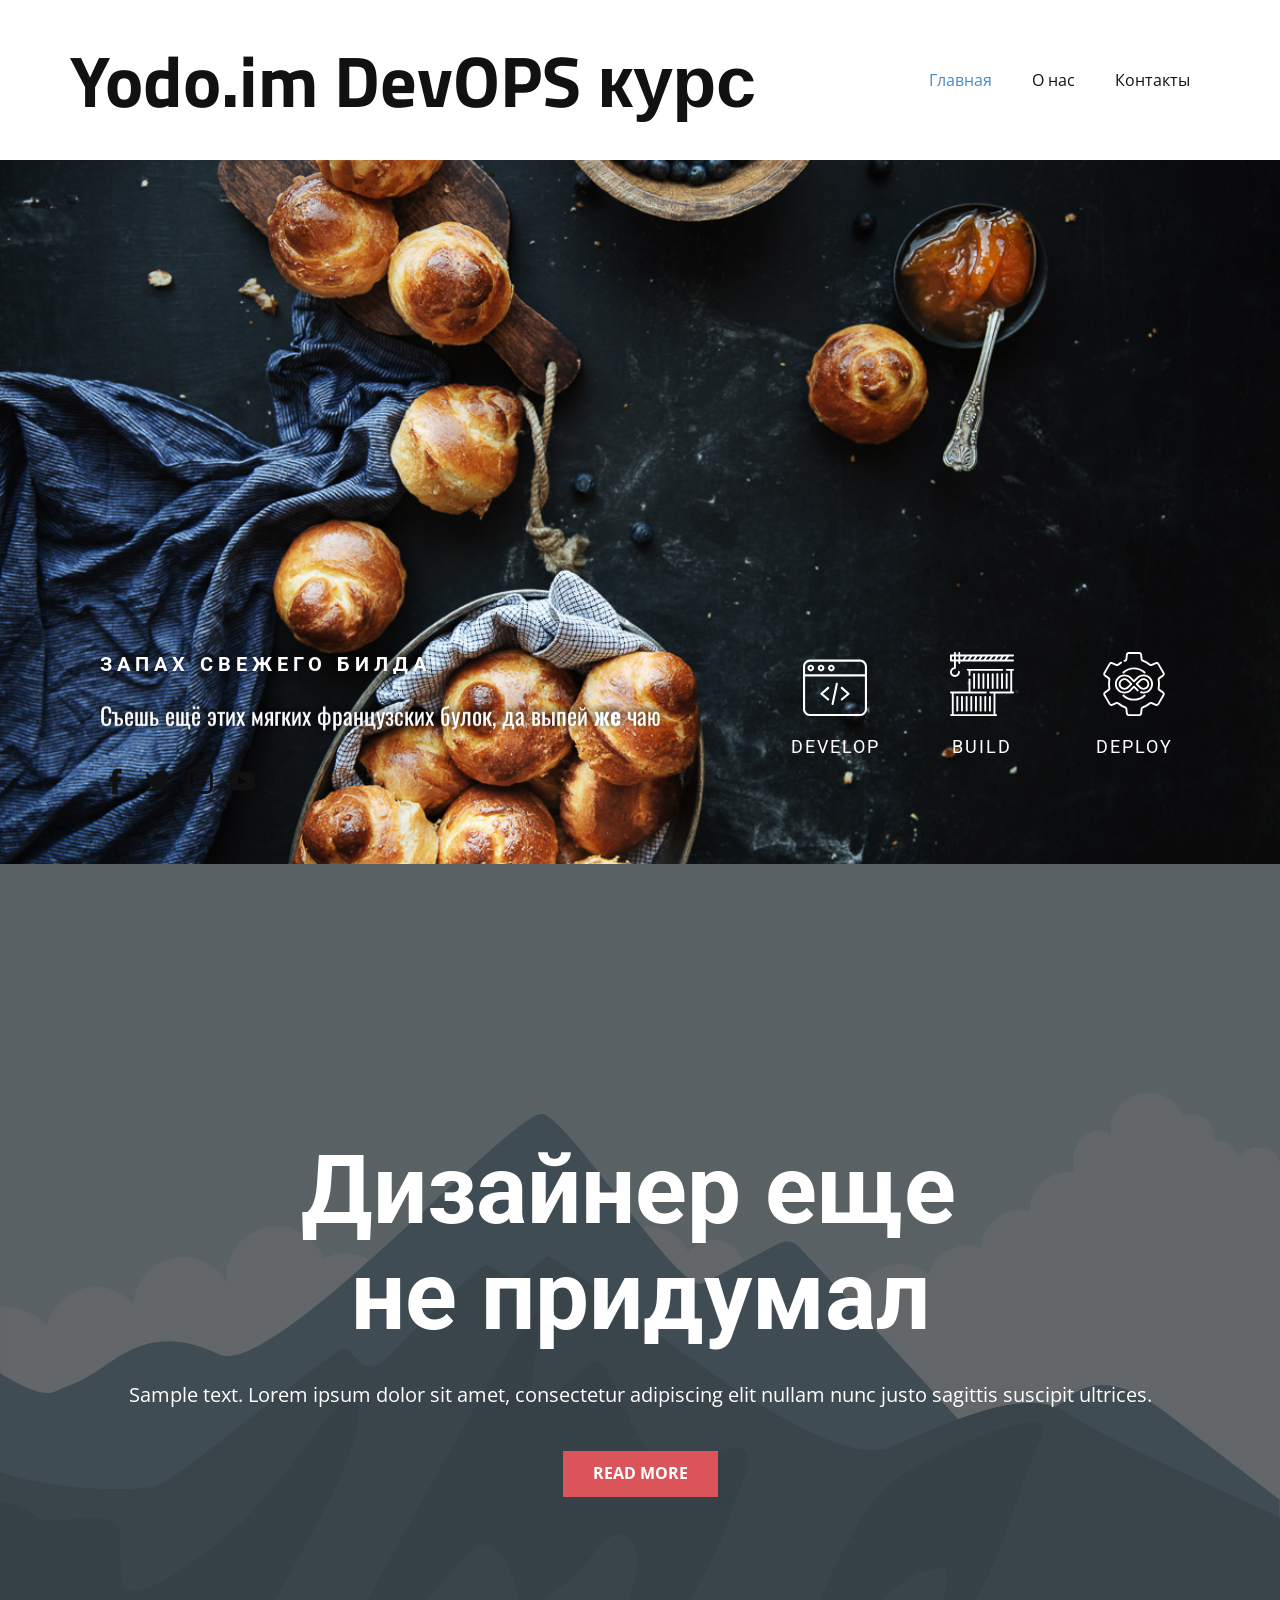
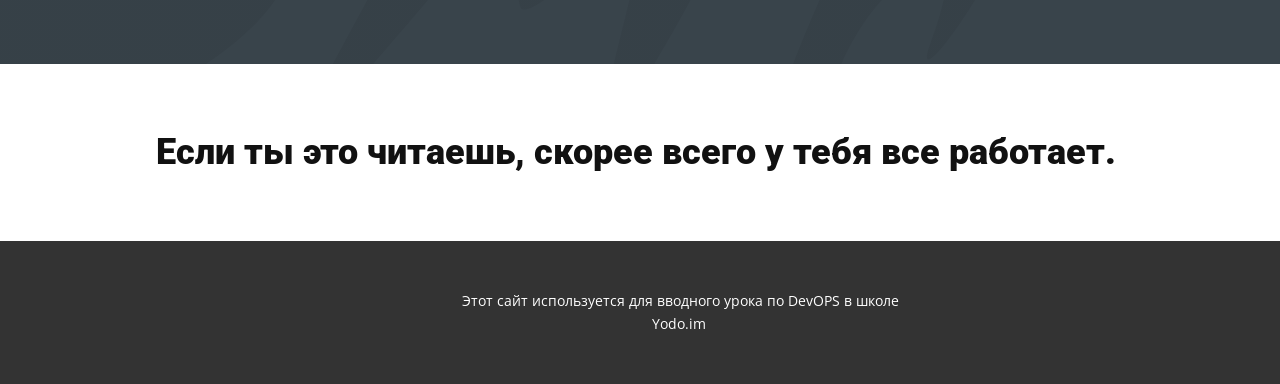
==== landing/Главная.html @ 63f8ba4d "1 Первая версия сайта" ====
<!DOCTYPE html>
<html style="font-size: 16px;">
  <head>
    <meta name="viewport" content="width=device-width, initial-scale=1.0">
    <meta charset="utf-8">
    <meta name="keywords" content="INTUITIVE">
    <meta name="description" content="">
    <meta name="page_type" content="np-template-header-footer-from-plugin">
    <title>Главная</title>
    <link rel="stylesheet" href="nicepage.css" media="screen">
<link rel="stylesheet" href="Главная.css" media="screen">
    <script class="u-script" type="text/javascript" src="jquery.js" defer=""></script>
    <script class="u-script" type="text/javascript" src="nicepage.js" defer=""></script>
    <meta name="generator" content="Nicepage 3.13.2, nicepage.com">
    <link id="u-theme-google-font" rel="stylesheet" href="https://fonts.googleapis.com/css?family=Roboto:100,100i,300,300i,400,400i,500,500i,700,700i,900,900i|Open+Sans:300,300i,400,400i,600,600i,700,700i,800,800i">
    <link id="u-page-google-font" rel="stylesheet" href="https://fonts.googleapis.com/css?family=Oswald:200,300,400,500,600,700|Titillium+Web:200,200i,300,300i,400,400i,600,600i,700,700i,900">
    
    
    
    
    <script type="application/ld+json">{
		"@context": "http://schema.org",
		"@type": "Organization",
		"name": "",
		"url": "index.html"
}</script>
    <meta property="og:title" content="Главная">
    <meta property="og:type" content="website">
    <meta name="theme-color" content="#478ac9">
    <link rel="canonical" href="index.html">
    <meta property="og:url" content="index.html">
  </head>
  <body class="u-body"><header class="u-clearfix u-header u-header" id="sec-47ef"><div class="u-clearfix u-sheet u-sheet-1">
        <nav class="u-menu u-menu-dropdown u-offcanvas u-menu-1">
          <div class="menu-collapse" style="font-size: 1rem; letter-spacing: 0px;">
            <a class="u-button-style u-custom-left-right-menu-spacing u-custom-padding-bottom u-custom-top-bottom-menu-spacing u-nav-link u-text-active-palette-1-base u-text-hover-palette-2-base" href="#">
              <svg><use xmlns:xlink="http://www.w3.org/1999/xlink" xlink:href="#menu-hamburger"></use></svg>
              <svg version="1.1" xmlns="http://www.w3.org/2000/svg" xmlns:xlink="http://www.w3.org/1999/xlink"><defs><symbol id="menu-hamburger" viewBox="0 0 16 16" style="width: 16px; height: 16px;"><rect y="1" width="16" height="2"></rect><rect y="7" width="16" height="2"></rect><rect y="13" width="16" height="2"></rect>
</symbol>
</defs></svg>
            </a>
          </div>
          <div class="u-custom-menu u-nav-container">
            <ul class="u-nav u-unstyled u-nav-1"><li class="u-nav-item"><a class="u-button-style u-nav-link u-text-active-palette-1-base u-text-hover-palette-2-base" href="Главная.html" style="padding: 10px 20px;">Главная</a>
</li><li class="u-nav-item"><a class="u-button-style u-nav-link u-text-active-palette-1-base u-text-hover-palette-2-base" href="https://yodo.im/" style="padding: 10px 20px;">О нас</a>
</li><li class="u-nav-item"><a class="u-button-style u-nav-link u-text-active-palette-1-base u-text-hover-palette-2-base" href="Контакты.html" style="padding: 10px 20px;">Контакты</a>
</li></ul>
          </div>
          <div class="u-custom-menu u-nav-container-collapse">
            <div class="u-black u-container-style u-inner-container-layout u-opacity u-opacity-95 u-sidenav">
              <div class="u-sidenav-overflow">
                <div class="u-menu-close"></div>
                <ul class="u-align-center u-nav u-popupmenu-items u-unstyled u-nav-2"><li class="u-nav-item"><a class="u-button-style u-nav-link" href="Главная.html" style="padding: 10px 20px;">Главная</a>
</li><li class="u-nav-item"><a class="u-button-style u-nav-link" href="https://yodo.im/" style="padding: 10px 20px;">О нас</a>
</li><li class="u-nav-item"><a class="u-button-style u-nav-link" href="Контакты.html" style="padding: 10px 20px;">Контакты</a>
</li></ul>
              </div>
            </div>
            <div class="u-black u-menu-overlay u-opacity u-opacity-70"></div>
          </div>
        </nav>
        <p class="u-custom-font u-font-titillium-web u-text u-text-1">Yodo.im DevOPS курс</p>
      </div></header>
    <section class="u-clearfix u-image u-section-1" id="carousel_d0ac" data-image-width="1200" data-image-height="800">
      <div class="u-clearfix u-sheet u-sheet-1">
        <div class="u-clearfix u-expanded-width u-gutter-0 u-layout-wrap u-layout-wrap-1">
          <div class="u-gutter-0 u-layout">
            <div class="u-layout-row">
              <div class="u-container-style u-layout-cell u-left-cell u-size-30-md u-size-36 u-layout-cell-1">
                <div class="u-container-layout u-container-layout-1">
                  <h5 class="u-text u-text-body-alt-color u-text-1">Запах свежего билда</h5>
                  <p class="u-custom-font u-font-oswald u-text u-text-body-alt-color u-text-2" data-animation-name="slideIn" data-animation-duration="1000" data-animation-delay="0" data-animation-direction="Down">Съешь ещё этих мягких французских булок, д​а выпей&nbsp;<b>же</b>&nbsp;чаю
                  </p>
                  <div class="u-social-icons u-spacing-10 u-social-icons-1">
                    <a class="u-social-url" target="_blank" href=""><span class="u-icon u-icon-circle u-social-facebook u-social-icon u-icon-1"><svg class="u-svg-link" preserveAspectRatio="xMidYMin slice" viewBox="0 0 112 112" style=""><use xmlns:xlink="http://www.w3.org/1999/xlink" xlink:href="#svg-79ff"></use></svg><svg x="0px" y="0px" viewBox="0 0 112 112" id="svg-79ff" class="u-svg-content"><path d="M75.5,28.8H65.4c-1.5,0-4,0.9-4,4.3v9.4h13.9l-1.5,15.8H61.4v45.1H42.8V58.3h-8.8V42.4h8.8V32.2 c0-7.4,3.4-18.8,18.8-18.8h13.8v15.4H75.5z"></path></svg></span>
                    </a>
                    <a class="u-social-url" target="_blank" href=""><span class="u-icon u-icon-circle u-social-icon u-social-twitter u-icon-2"><svg class="u-svg-link" preserveAspectRatio="xMidYMin slice" viewBox="0 0 112 112" style=""><use xmlns:xlink="http://www.w3.org/1999/xlink" xlink:href="#svg-5d67"></use></svg><svg x="0px" y="0px" viewBox="0 0 112 112" id="svg-5d67" class="u-svg-content"><path d="M92.2,38.2c0,0.8,0,1.6,0,2.3c0,24.3-18.6,52.4-52.6,52.4c-10.6,0.1-20.2-2.9-28.5-8.2 c1.4,0.2,2.9,0.2,4.4,0.2c8.7,0,16.7-2.9,23-7.9c-8.1-0.2-14.9-5.5-17.3-12.8c1.1,0.2,2.4,0.2,3.4,0.2c1.6,0,3.3-0.2,4.8-0.7 c-8.4-1.6-14.9-9.2-14.9-18c0-0.2,0-0.2,0-0.2c2.5,1.4,5.4,2.2,8.4,2.3c-5-3.3-8.3-8.9-8.3-15.4c0-3.4,1-6.5,2.5-9.2 c9.1,11.1,22.7,18.5,38,19.2c-0.2-1.4-0.4-2.8-0.4-4.3c0.1-10,8.3-18.2,18.5-18.2c5.4,0,10.1,2.2,13.5,5.7c4.3-0.8,8.1-2.3,11.7-4.5 c-1.4,4.3-4.3,7.9-8.1,10.1c3.7-0.4,7.3-1.4,10.6-2.9C98.9,32.3,95.7,35.5,92.2,38.2z"></path></svg></span>
                    </a>
                    <a class="u-social-url" target="_blank" href=""><span class="u-icon u-icon-circle u-social-icon u-social-instagram u-icon-3"><svg class="u-svg-link" preserveAspectRatio="xMidYMin slice" viewBox="0 0 112 112" style=""><use xmlns:xlink="http://www.w3.org/1999/xlink" xlink:href="#svg-5e6b"></use></svg><svg x="0px" y="0px" viewBox="0 0 112 112" id="svg-5e6b" class="u-svg-content"><path d="M55.9,32.9c-12.8,0-23.2,10.4-23.2,23.2s10.4,23.2,23.2,23.2s23.2-10.4,23.2-23.2S68.7,32.9,55.9,32.9z M55.9,69.4c-7.4,0-13.3-6-13.3-13.3c-0.1-7.4,6-13.3,13.3-13.3s13.3,6,13.3,13.3C69.3,63.5,63.3,69.4,55.9,69.4z"></path><path d="M79.7,26.8c-3,0-5.4,2.5-5.4,5.4s2.5,5.4,5.4,5.4c3,0,5.4-2.5,5.4-5.4S82.7,26.8,79.7,26.8z"></path><path d="M78.2,11H33.5C21,11,10.8,21.3,10.8,33.7v44.7c0,12.6,10.2,22.8,22.7,22.8h44.7c12.6,0,22.7-10.2,22.7-22.7 V33.7C100.8,21.1,90.6,11,78.2,11z M91,78.4c0,7.1-5.8,12.8-12.8,12.8H33.5c-7.1,0-12.8-5.8-12.8-12.8V33.7 c0-7.1,5.8-12.8,12.8-12.8h44.7c7.1,0,12.8,5.8,12.8,12.8V78.4z"></path></svg></span>
                    </a>
                    <a class="u-social-url" target="_blank" href="#"><span class="u-icon u-icon-circle u-social-icon u-social-youtube u-icon-4"><svg class="u-svg-link" preserveAspectRatio="xMidYMin slice" viewBox="0 0 112 112" style=""><use xmlns:xlink="http://www.w3.org/1999/xlink" xlink:href="#svg-7e19"></use></svg><svg x="0px" y="0px" viewBox="0 0 112 112" id="svg-7e19" class="u-svg-content"><path d="M82.3,24H29.7C19.3,24,11,32.5,11,43v26.7c0,10.5,8.3,19,18.7,19h52.5c10.3,0,18.7-8.5,18.7-19V43 C101,32.5,92.7,24,82.3,24L82.3,24z M69.7,57.6L45.1,69.5c-0.7,0.2-1.4-0.2-1.4-0.8V44.1c0-0.7,0.8-1.3,1.4-0.8l24.6,12.6 C70.4,56.2,70.4,57.3,69.7,57.6L69.7,57.6z"></path></svg></span>
                    </a>
                    <a class="u-social-url" target="_blank" href="#"><span class="u-icon u-icon-circle u-social-icon u-social-pinterest u-icon-5"><svg class="u-svg-link" preserveAspectRatio="xMidYMin slice" viewBox="0 0 112 112" style=""><use xmlns:xlink="http://www.w3.org/1999/xlink" xlink:href="#svg-6ec1"></use></svg><svg x="0px" y="0px" viewBox="0 0 112 112" id="svg-6ec1" class="u-svg-content"><path d="M61.9,79.8c-5.5-0.3-7.8-3.1-12-5.8c-2.3,12.4-5.4,24.3-13.8,30.5c-2.6-18.7,3.8-32.8,6.9-47.7 c-5.1-8.7,0.7-26.2,11.5-21.9c13.5,5.4-11.6,32.3,5.1,35.7c17.6,3.5,24.7-30.5,13.8-41.4c-15.7-16.1-45.7-0.5-42,22.3 c0.9,5.6,6.7,7.2,2.3,15c-10.1-2.2-13-10.2-12.7-20.7c0.6-17.3,15.5-29.3,30.5-31.1c19-2.2,36.8,6.9,39.2,24.7 C93.4,59.5,82.3,81.3,61.9,79.8z"></path></svg></span>
                    </a>
                  </div>
                </div>
              </div>
              <div class="u-align-center-lg u-align-center-md u-align-center-xl u-align-left-sm u-align-left-xs u-container-style u-layout-cell u-size-30-md u-size-8 u-layout-cell-2">
                <div class="u-container-layout u-valign-top u-container-layout-2"><span class="u-icon u-icon-circle u-icon-6"><svg class="u-svg-link" preserveAspectRatio="xMidYMin slice" viewBox="0 -25 424 424" style=""><use xmlns:xlink="http://www.w3.org/1999/xlink" xlink:href="#svg-8906"></use></svg><svg class="u-svg-content" viewBox="0 -25 424 424" id="svg-8906"><path d="m167.289062 272.132812c-1.601562 0-3.214843-.550781-4.53125-1.671874l-45.296874-38.570313c-1.5625-1.332031-2.460938-3.277344-2.460938-5.332031 0-2.050782.902344-3.996094 2.460938-5.328125l45.296874-38.570313c2.941407-2.507812 7.359376-2.152344 9.867188.789063 2.503906 2.945312 2.152344 7.363281-.792969 9.867187l-39.035156 33.242188 39.035156 33.242187c2.945313 2.507813 3.296875 6.925781.792969 9.867188-1.386719 1.628906-3.355469 2.464843-5.335938 2.464843zm0 0"></path><path d="m256.710938 272.132812c-1.980469 0-3.949219-.835937-5.332032-2.464843-2.507812-2.941407-2.152344-7.359375.789063-9.867188l39.035156-33.242187-39.035156-33.242188c-2.941407-2.503906-3.296875-6.921875-.789063-9.867187 2.503906-2.941407 6.925782-3.296875 9.863282-.789063l45.296874 38.570313c1.5625 1.332031 2.460938 3.277343 2.460938 5.328125 0 2.054687-.898438 4-2.460938 5.332031l-45.296874 38.570313c-1.316407 1.121093-2.929688 1.671874-4.53125 1.671874zm0 0"></path><path d="m195.964844 301.0625c-.480469 0-.964844-.050781-1.453125-.152344-3.78125-.796875-6.203125-4.511718-5.40625-8.292968l28.230469-134.035157c.796874-3.78125 4.507812-6.203125 8.292968-5.40625 3.78125.796875 6.203125 4.507813 5.40625 8.292969l-28.230468 134.035156c-.695313 3.296875-3.601563 5.558594-6.839844 5.558594zm0 0"></path><path d="m377 374.085938h-330c-25.914062 0-47-21.082032-47-47v-280.085938c0-25.914062 21.085938-47 47-47h330c25.914062 0 47 21.085938 47 47v280.085938c0 25.917968-21.085938 47-47 47zm-330-360.085938c-18.195312 0-33 14.804688-33 33v280.085938c0 18.195312 14.804688 33 33 33h330c18.195312 0 33-14.804688 33-33v-280.085938c0-18.195312-14.804688-33-33-33zm0 0"></path><path d="m417 112.089844h-410c-3.867188 0-7-3.132813-7-7 0-3.863282 3.132812-7 7-7h410c3.867188 0 7 3.136718 7 7 0 3.867187-3.132812 7-7 7zm0 0"></path><path d="m119.601562 78.59375c-12.210937 0-22.152343-9.941406-22.152343-22.152344 0-12.214844 9.941406-22.152344 22.152343-22.152344 12.214844 0 22.152344 9.9375 22.152344 22.152344 0 12.210938-9.9375 22.152344-22.152344 22.152344zm0-30.304688c-4.492187 0-8.152343 3.65625-8.152343 8.152344s3.660156 8.152344 8.152343 8.152344c4.496094 0 8.152344-3.65625 8.152344-8.152344s-3.65625-8.152344-8.152344-8.152344zm0 0"></path><path d="m51.539062 78.378906c-12.214843 0-22.152343-9.9375-22.152343-22.152344 0-12.214843 9.9375-22.152343 22.152343-22.152343 12.214844 0 22.152344 9.9375 22.152344 22.152343 0 12.214844-9.9375 22.152344-22.152344 22.152344zm0-30.304687c-4.492187 0-8.152343 3.660156-8.152343 8.152343 0 4.496094 3.660156 8.152344 8.152343 8.152344 4.496094 0 8.152344-3.65625 8.152344-8.152344 0-4.492187-3.65625-8.152343-8.152344-8.152343zm0 0"></path><path d="m187.664062 78.804688c-12.210937 0-22.148437-9.9375-22.148437-22.152344 0-12.210938 9.9375-22.148438 22.148437-22.148438 12.214844 0 22.152344 9.9375 22.152344 22.148438 0 12.214844-9.9375 22.152344-22.152344 22.152344zm0-30.304688c-4.492187 0-8.148437 3.65625-8.148437 8.152344s3.65625 8.152344 8.148437 8.152344c4.496094 0 8.152344-3.65625 8.152344-8.152344s-3.65625-8.152344-8.152344-8.152344zm0 0"></path></svg></span>
                  <h5 class="u-text u-text-body-alt-color u-text-3">Develop</h5>
                </div>
              </div>
              <div class="u-align-center-lg u-align-center-md u-align-center-xl u-align-left-sm u-align-left-xs u-container-style u-layout-cell u-size-30-md u-size-8 u-layout-cell-3">
                <div class="u-container-layout u-valign-top u-container-layout-3"><span class="u-icon u-icon-circle u-icon-7"><svg class="u-svg-link" preserveAspectRatio="xMidYMin slice" viewBox="0 0 512 512" style=""><use xmlns:xlink="http://www.w3.org/1999/xlink" xlink:href="#svg-92cf"></use></svg><svg class="u-svg-content" viewBox="0 0 512 512" id="svg-92cf"><g><path d="m504.5 150c4.143 0 7.5-3.358 7.5-7.5s-3.357-7.5-7.5-7.5h-51.293c-4.143 0-7.5 3.358-7.5 7.5s3.357 7.5 7.5 7.5h29.251v166h-160.526c-4.143 0-7.5 3.358-7.5 7.5s3.357 7.5 7.5 7.5h26.462v166h-318.852v-166h258.031c4.143 0 7.5-3.358 7.5-7.5s-3.357-7.5-7.5-7.5h-123.967v-97.447c0-4.142-3.357-7.5-7.5-7.5s-7.5 3.358-7.5 7.5v97.447h-141.106c-4.143 0-7.5 3.358-7.5 7.5s3.357 7.5 7.5 7.5h7.042v166h-7.042c-4.143 0-7.5 3.358-7.5 7.5s3.357 7.5 7.5 7.5h362.936c4.143 0 7.5-3.358 7.5-7.5s-3.357-7.5-7.5-7.5h-7.042v-166h141.106c4.143 0 7.5-3.358 7.5-7.5s-3.357-7.5-7.5-7.5h-7.042v-166z"></path><path d="m418.257 135h-276.693c-4.143 0-7.5 3.358-7.5 7.5s3.357 7.5 7.5 7.5h7.042v33.55c0 4.142 3.357 7.5 7.5 7.5s7.5-3.358 7.5-7.5v-33.55h254.65c4.143 0 7.5-3.358 7.5-7.5s-3.357-7.5-7.499-7.5z"></path><path d="m51.121 359v110c0 4.142 3.357 7.5 7.5 7.5s7.5-3.358 7.5-7.5v-110c0-4.142-3.357-7.5-7.5-7.5s-7.5 3.358-7.5 7.5z"></path><path d="m88.363 359v110c0 4.142 3.357 7.5 7.5 7.5s7.5-3.358 7.5-7.5v-110c0-4.142-3.357-7.5-7.5-7.5s-7.5 3.358-7.5 7.5z"></path><path d="m125.604 359v110c0 4.142 3.357 7.5 7.5 7.5s7.5-3.358 7.5-7.5v-110c0-4.142-3.357-7.5-7.5-7.5s-7.5 3.358-7.5 7.5z"></path><path d="m162.847 359v110c0 4.142 3.357 7.5 7.5 7.5s7.5-3.358 7.5-7.5v-110c0-4.142-3.357-7.5-7.5-7.5s-7.5 3.358-7.5 7.5z"></path><path d="m200.089 359v110c0 4.142 3.357 7.5 7.5 7.5s7.5-3.358 7.5-7.5v-110c0-4.142-3.357-7.5-7.5-7.5s-7.5 3.358-7.5 7.5z"></path><path d="m237.331 359v110c0 4.142 3.357 7.5 7.5 7.5s7.5-3.358 7.5-7.5v-110c0-4.142-3.357-7.5-7.5-7.5s-7.5 3.358-7.5 7.5z"></path><path d="m282.072 351.5c-4.143 0-7.5 3.358-7.5 7.5v110c0 4.142 3.357 7.5 7.5 7.5s7.5-3.358 7.5-7.5v-110c0-4.142-3.357-7.5-7.5-7.5z"></path><path d="m319.314 476.5c4.143 0 7.5-3.358 7.5-7.5v-110c0-4.142-3.357-7.5-7.5-7.5s-7.5 3.358-7.5 7.5v110c0 4.142 3.358 7.5 7.5 7.5z"></path><path d="m185.186 178v110c0 4.142 3.357 7.5 7.5 7.5s7.5-3.358 7.5-7.5v-110c0-4.142-3.357-7.5-7.5-7.5s-7.5 3.358-7.5 7.5z"></path><path d="m222.427 178v110c0 4.142 3.357 7.5 7.5 7.5s7.5-3.358 7.5-7.5v-110c0-4.142-3.357-7.5-7.5-7.5s-7.5 3.358-7.5 7.5z"></path><path d="m259.669 178v110c0 4.142 3.357 7.5 7.5 7.5s7.5-3.358 7.5-7.5v-110c0-4.142-3.357-7.5-7.5-7.5s-7.5 3.358-7.5 7.5z"></path><path d="m311.911 178c0-4.142-3.357-7.5-7.5-7.5s-7.5 3.358-7.5 7.5v110c0 4.142 3.357 7.5 7.5 7.5s7.5-3.358 7.5-7.5z"></path><path d="m334.153 178v110c0 4.142 3.357 7.5 7.5 7.5s7.5-3.358 7.5-7.5v-110c0-4.142-3.357-7.5-7.5-7.5s-7.5 3.358-7.5 7.5z"></path><path d="m371.396 178v110c0 4.142 3.357 7.5 7.5 7.5s7.5-3.358 7.5-7.5v-110c0-4.142-3.357-7.5-7.5-7.5s-7.5 3.358-7.5 7.5z"></path><path d="m416.137 170.5c-4.143 0-7.5 3.358-7.5 7.5v110c0 4.142 3.357 7.5 7.5 7.5s7.5-3.358 7.5-7.5v-110c0-4.142-3.358-7.5-7.5-7.5z"></path><path d="m460.879 288v-110c0-4.142-3.357-7.5-7.5-7.5s-7.5 3.358-7.5 7.5v110c0 4.142 3.357 7.5 7.5 7.5s7.5-3.358 7.5-7.5z"></path><path d="m504.5 60.327h-49.793l16.883-25.327h32.91c4.143 0 7.5-3.358 7.5-7.5s-3.357-7.5-7.5-7.5h-422.49v-12.5c0-4.142-3.357-7.5-7.5-7.5s-7.5 3.358-7.5 7.5v12.5h-19.993v-12.5c0-4.142-3.357-7.5-7.5-7.5s-7.5 3.358-7.5 7.5v12.5h-24.517c-4.143 0-7.5 3.358-7.5 7.5v40.327c0 4.142 3.357 7.5 7.5 7.5h24.517v46.041c-18.215 3.515-32.017 19.581-32.017 38.809 0 21.793 17.728 39.523 39.517 39.523s39.517-17.729 39.517-39.522c0-4.142-3.357-7.5-7.5-7.5s-7.5 3.358-7.5 7.5c0 13.522-10.998 24.522-24.517 24.522s-24.517-11.001-24.517-24.523 10.998-24.523 24.517-24.523c4.143 0 7.5-3.358 7.5-7.5v-52.827h19.993v12.5c0 4.142 3.357 7.5 7.5 7.5s7.5-3.358 7.5-7.5v-12.5h422.49c4.143 0 7.5-3.358 7.5-7.5s-3.357-7.5-7.5-7.5zm-67.82 0h-24.091l16.883-25.327h24.092zm-259.696-25.327h24.091l-16.882 25.327h-24.091zm-34.908 25.327h-24.019l16.882-25.327h24.019zm77.026-25.327h24.019l-16.883 25.327h-24.019zm42.046 0h24.09l-16.883 25.327h-24.09zm42.117 0h24.019l-16.882 25.327h-24.019zm42.045 0h24.091l-16.882 25.327h-24.091zm42.117 0h24.019l-16.882 25.327h-24.019zm-372.427 25.327v-25.327h17.017v25.327zm32.017 0v-25.327h19.993v25.327zm34.993-25.327h34.904l-16.882 25.327h-18.022z"></path>
</g></svg></span>
                  <h5 class="u-text u-text-body-alt-color u-text-4">Build</h5>
                </div>
              </div>
              <div class="u-align-center-lg u-align-center-md u-align-center-xl u-align-left-sm u-align-left-xs u-container-style u-layout-cell u-right-cell u-size-30-md u-size-8 u-layout-cell-4">
                <div class="u-container-layout u-valign-top u-container-layout-4"><span class="u-icon u-icon-circle u-icon-8"><svg class="u-svg-link" preserveAspectRatio="xMidYMin slice" viewBox="0 0 512 512" style=""><use xmlns:xlink="http://www.w3.org/1999/xlink" xlink:href="#svg-11ef"></use></svg><svg class="u-svg-content" viewBox="0 0 512 512" id="svg-11ef"><path d="m298.38 512h-84.76c-11.385 0-20.872-8.543-22.069-19.873l-3.77-35.986c-.279-2.684-2.047-5.007-4.504-5.925-21.457-8.042-41.32-19.523-59.046-34.128-2.038-1.679-4.945-2.054-7.408-.958l-33.09 14.741c-10.407 4.635-22.55.693-28.247-9.169l-42.381-73.402c-5.695-9.859-3.041-22.347 6.175-29.046l29.305-21.273c2.208-1.606 3.312-4.247 2.875-6.889-1.857-11.23-2.8-22.701-2.8-34.092s.942-22.861 2.8-34.094c.436-2.64-.668-5.28-2.881-6.89l-29.295-21.266c-9.22-6.703-11.874-19.19-6.179-29.051l42.38-73.399c5.698-9.864 17.842-13.805 28.247-9.171l33.09 14.74c2.465 1.099 5.372.723 7.408-.956 7.84-6.457 16.197-12.37 24.84-17.577 3.548-2.138 8.157-.994 10.294 2.554s.994 8.157-2.554 10.294c-8.017 4.829-15.769 10.315-23.042 16.305-6.485 5.345-15.318 6.527-23.05 3.082l-33.089-14.74c-3.373-1.503-7.308-.225-9.154 2.97l-42.38 73.399c-1.845 3.195-.983 7.241 2.005 9.414l29.296 21.267c6.835 4.97 10.23 13.196 8.864 21.471-1.725 10.428-2.6 21.075-2.6 31.648s.875 21.22 2.599 31.646c1.367 8.277-2.028 16.503-8.858 21.47l-29.305 21.273c-2.983 2.169-3.846 6.216-2.001 9.409l42.38 73.402c1.845 3.194 5.78 4.471 9.153 2.969l33.09-14.74c7.732-3.445 16.565-2.263 23.052 3.084 16.443 13.548 34.868 24.199 54.761 31.654 7.742 2.89 13.307 10.121 14.168 18.418l3.769 35.973c.388 3.67 3.462 6.442 7.151 6.442h84.76c3.689 0 6.764-2.772 7.152-6.448l3.769-35.974c.861-8.291 6.426-15.521 14.176-18.415 19.884-7.452 38.309-18.103 54.753-31.652 6.486-5.347 15.318-6.528 23.052-3.083l33.089 14.74c3.373 1.503 7.308.226 9.154-2.97l42.379-73.399c1.845-3.195.983-7.241-2.005-9.414l-29.296-21.267c-6.835-4.97-10.23-13.196-8.864-21.471 1.725-10.428 2.6-21.075 2.6-31.648s-.875-21.22-2.599-31.646c-1.367-8.277 2.028-16.503 8.858-21.47l29.305-21.273c2.983-2.169 3.846-6.216 2.001-9.409l-42.378-73.401c-1.845-3.195-5.782-4.471-9.153-2.969l-33.09 14.74c-7.733 3.444-16.566 2.263-23.052-3.084-16.444-13.549-34.869-24.199-54.761-31.654-7.742-2.89-13.307-10.121-14.168-18.418l-3.769-35.973c-.388-3.67-3.463-6.442-7.152-6.442h-84.76c-3.689 0-6.764 2.772-7.152 6.448l-3.769 35.974c-.861 8.291-6.426 15.521-14.176 18.415-2.185.824-4.168 1.61-6.039 2.393-3.821 1.598-8.216-.203-9.813-4.025-1.599-3.821.203-8.215 4.025-9.813 2.035-.851 4.179-1.701 6.556-2.598 2.482-.927 4.25-3.25 4.528-5.928l3.771-35.987c1.197-11.336 10.684-19.879 22.069-19.879h84.76c11.385 0 20.872 8.543 22.069 19.872l3.77 35.986c.279 2.685 2.047 5.008 4.504 5.925 21.457 8.041 41.319 19.522 59.046 34.128 2.038 1.68 4.945 2.055 7.409.958l33.09-14.74c10.404-4.636 22.55-.693 28.247 9.17l42.38 73.401c5.695 9.859 3.041 22.347-6.175 29.046l-29.305 21.273c-2.208 1.606-3.312 4.247-2.875 6.889 1.857 11.23 2.8 22.701 2.8 34.092s-.942 22.861-2.8 34.094c-.436 2.64.668 5.28 2.881 6.89l29.295 21.267c9.22 6.703 11.874 19.19 6.179 29.051l-42.38 73.398c-5.697 9.865-17.841 13.806-28.247 9.171l-33.09-14.74c-2.463-1.099-5.371-.722-7.408.956-17.727 14.606-37.59 26.088-59.039 34.126-2.466.921-4.234 3.244-4.512 5.922l-3.771 35.986c-1.196 11.336-10.683 19.879-22.068 19.879z"></path><path d="m332.19 332.34c-7.57 0-15.061-1.108-22.266-3.292-3.964-1.202-6.203-5.39-5.001-9.354s5.392-6.203 9.354-5.001c5.792 1.756 11.82 2.647 17.914 2.647 16.414 0 31.826-6.373 43.397-17.943 23.929-23.929 23.929-62.865 0-86.794-23.934-23.924-62.869-23.924-86.793 0l-27.49 27.49c-2.929 2.929-7.678 2.929-10.606 0l-27.49-27.49c-23.925-23.924-62.86-23.924-86.794.001-11.588 11.598-17.972 27.01-17.972 43.396s6.384 31.798 17.975 43.399c11.569 11.568 26.981 17.941 43.395 17.941 16.422 0 31.833-6.372 43.395-17.941l27.492-27.492c2.929-2.929 7.678-2.929 10.606 0l27.49 27.49c.941.941 1.882 1.826 2.796 2.628 3.112 2.733 3.419 7.472.686 10.584-2.734 3.113-7.473 3.42-10.584.687-1.156-1.015-2.335-2.123-3.504-3.292l-22.19-22.188-22.187 22.187c-14.393 14.403-33.572 22.336-54.003 22.336-20.42 0-39.599-7.933-54.003-22.336-14.425-14.435-22.367-33.613-22.367-54.003s7.942-39.568 22.365-54.001c29.785-29.774 78.237-29.773 108.008-.002l22.187 22.187 22.187-22.187c29.771-29.771 78.222-29.772 108.005-.001 29.779 29.778 29.779 78.23.001 108.008-14.404 14.403-33.583 22.336-54.003 22.336zm-152.376-29.986c-12.398 0-24.043-4.817-32.79-13.564-8.758-8.758-13.582-20.403-13.582-32.789s4.823-24.031 13.582-32.79c8.747-8.747 20.392-13.563 32.79-13.563s24.043 4.817 32.79 13.563l27.486 27.487c2.929 2.929 2.929 7.678 0 10.606l-27.486 27.486c-8.747 8.747-20.392 13.564-32.79 13.564zm0-77.708c-8.391 0-16.27 3.257-22.183 9.17-5.925 5.926-9.188 13.804-9.188 22.184s3.263 16.257 9.188 22.183c5.914 5.914 13.792 9.171 22.184 9.171 8.391 0 16.269-3.257 22.183-9.17l22.183-22.184-22.183-22.184c-5.914-5.913-13.792-9.17-22.184-9.17zm152.372 77.704c-11.875 0-23.75-4.52-32.79-13.559l-27.486-27.487c-2.929-2.929-2.929-7.678 0-10.606l27.486-27.487c18.081-18.08 47.5-18.079 65.58 0 8.758 8.758 13.582 20.403 13.582 32.79 0 12.386-4.823 24.031-13.582 32.79-9.04 9.039-20.915 13.559-32.79 13.559zm-44.366-46.35 22.183 22.184c12.232 12.231 32.134 12.231 44.366 0 5.925-5.926 9.188-13.804 9.188-22.184s-3.263-16.258-9.188-22.183c-12.231-12.231-32.134-12.232-44.367 0zm71.852 27.487h.01z"></path><path d="m341.066 171.81c-1.826 0-3.657-.663-5.101-2.003-21.803-20.24-50.203-31.387-79.967-31.387s-58.164 11.147-79.967 31.387c-3.035 2.818-7.781 2.642-10.599-.394s-2.642-7.781.394-10.599c24.586-22.824 56.61-35.394 90.172-35.394s65.586 12.57 90.172 35.394c3.036 2.818 3.212 7.563.394 10.599-1.477 1.591-3.484 2.397-5.498 2.397z"></path><path d="m255.999 388.58c-33.563 0-65.586-12.57-90.172-35.394-3.036-2.818-3.212-7.563-.394-10.599 2.817-3.036 7.563-3.213 10.599-.394 21.803 20.24 50.202 31.387 79.967 31.387s58.165-11.146 79.967-31.387c3.036-2.818 7.781-2.642 10.599.394s2.642 7.781-.394 10.599c-24.586 22.824-56.609 35.394-90.172 35.394z"></path></svg></span>
                  <h5 class="u-text u-text-body-alt-color u-text-5">Deploy</h5>
                </div>
              </div>
            </div>
          </div>
        </div>
      </div>
    </section>
    <section class="u-align-center u-clearfix u-image u-shading u-section-2" src="" data-image-width="256" data-image-height="256" id="sec-2742">
      <div class="u-clearfix u-sheet u-sheet-1">
        <h1 class="u-text u-title u-text-1">Дизайнер еще&nbsp;<br>не придумал
        </h1>
        <p class="u-large-text u-text u-text-variant u-text-2">Sample text. Lorem ipsum dolor sit amet, consectetur adipiscing elit nullam nunc justo sagittis suscipit ultrices.</p>
        <a href="#" class="u-btn u-button-style u-palette-2-base u-btn-1">Read More</a>
      </div>
    </section>
    <section class="u-align-center u-clearfix u-section-3" id="sec-fdfd">
      <div class="u-clearfix u-sheet u-valign-middle u-sheet-1">
        <h1 class="u-text u-text-1">Если ты это читаешь, скорее всего у тебя все работает.&nbsp; </h1>
      </div>
    </section>
    
    
    <footer class="u-align-center u-clearfix u-footer u-grey-80 u-footer" id="sec-2bc4"><div class="u-clearfix u-sheet u-sheet-1">
        <p class="u-small-text u-text u-text-variant u-text-1">Этот сайт используется для вводного урока по DevOPS в школе Yodo.im&nbsp;</p>
      </div></footer>
    
  </body>
</html>
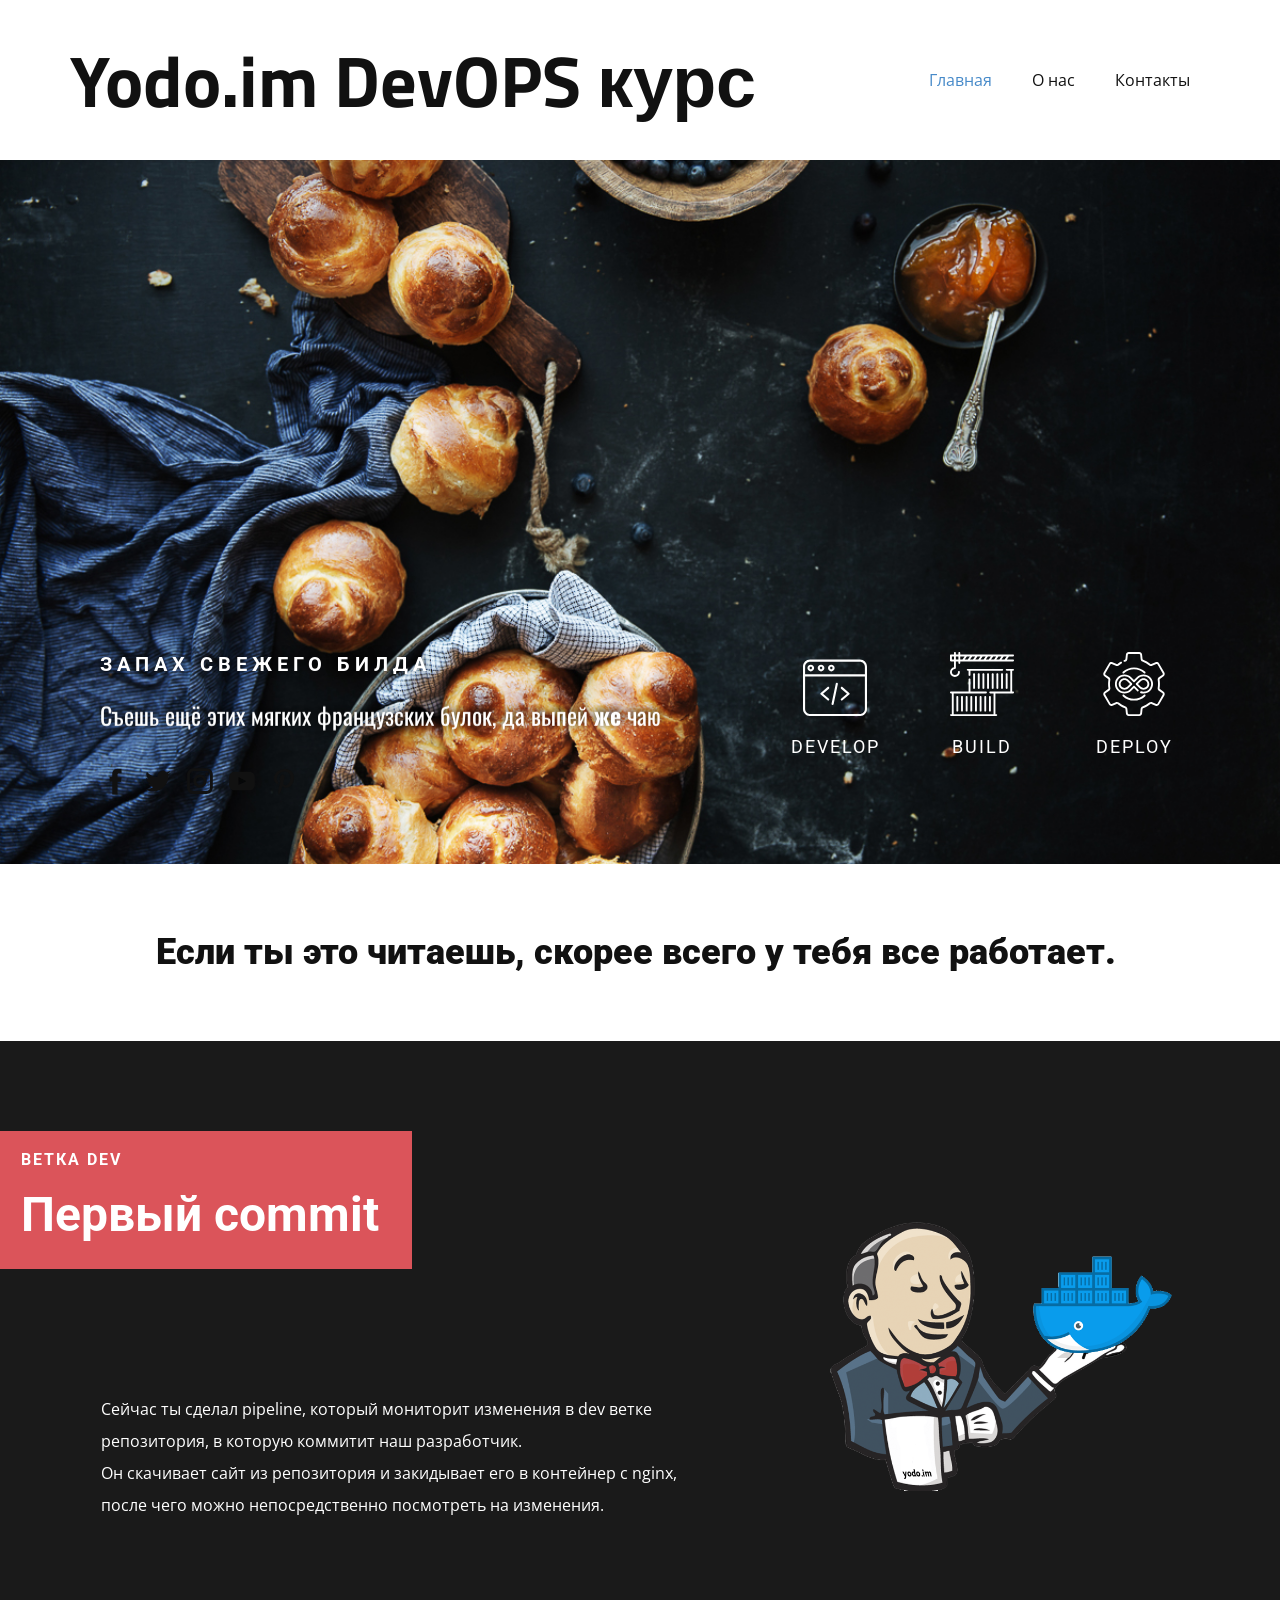
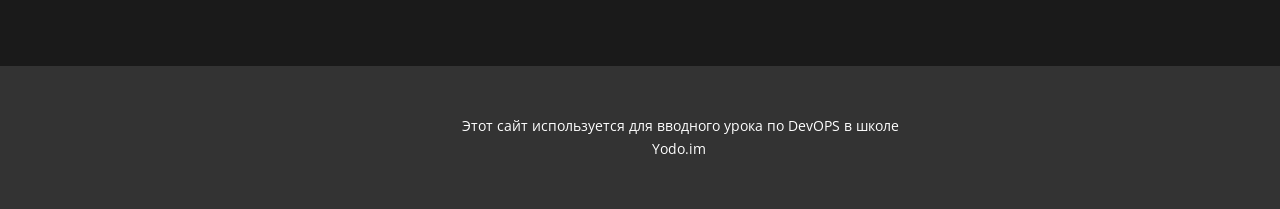
==== commit 55f894af: "First Commit" ====
--- a/landing/Главная.html
+++ b/landing/Главная.html
@@ -106,17 +106,36 @@
         </div>
       </div>
     </section>
-    <section class="u-align-center u-clearfix u-image u-shading u-section-2" src="" data-image-width="256" data-image-height="256" id="sec-2742">
-      <div class="u-clearfix u-sheet u-sheet-1">
-        <h1 class="u-text u-title u-text-1">Дизайнер еще&nbsp;<br>не придумал
-        </h1>
-        <p class="u-large-text u-text u-text-variant u-text-2">Sample text. Lorem ipsum dolor sit amet, consectetur adipiscing elit nullam nunc justo sagittis suscipit ultrices.</p>
-        <a href="#" class="u-btn u-button-style u-palette-2-base u-btn-1">Read More</a>
+    <section class="u-align-center u-clearfix u-section-2" id="sec-fdfd">
+      <div class="u-clearfix u-sheet u-valign-middle u-sheet-1">
+        <h1 class="u-text u-text-1">Если ты это читаешь, скорее всего у тебя все работает.&nbsp; </h1>
       </div>
     </section>
-    <section class="u-align-center u-clearfix u-section-3" id="sec-fdfd">
-      <div class="u-clearfix u-sheet u-valign-middle u-sheet-1">
-        <h1 class="u-text u-text-1">Если ты это читаешь, скорее всего у тебя все работает.&nbsp; </h1>
+    <section class="u-clearfix u-grey-90 u-section-3" id="carousel_8655">
+      <div class="u-clearfix u-layout-wrap u-layout-wrap-1">
+        <div class="u-layout">
+          <div class="u-layout-row">
+            <div class="u-container-style u-layout-cell u-shape-rectangle u-size-36 u-layout-cell-1">
+              <div class="u-container-layout u-container-layout-1">
+                <div class="u-container-style u-group u-palette-2-base u-group-1">
+                  <div class="u-container-layout u-container-layout-2">
+                    <h6 class="u-text u-text-body-alt-color u-text-1">Ветка dev<br>
+                    </h6>
+                    <h2 class="u-text u-text-body-alt-color u-text-2">Первый commit</h2>
+                  </div>
+                </div>
+                <p class="u-text u-text-3">Сейчас ты сделал pipeline, который мониторит изменения в dev ветке репозитория, в которую коммитит наш разработчик.&nbsp;<br>Он скачивает сайт из репозитория и закидывает его в контейнер с nginx, после чего можно непосредственно посмотреть на изменения.&nbsp;
+                </p>
+              </div>
+            </div>
+            <div class="u-align-left u-container-style u-effect-hover-zoom u-image-contain u-layout-cell u-size-24 u-layout-cell-2" data-image-width="828" data-image-height="649">
+              <div class="u-background-effect u-expanded">
+                <div class="u-background-effect-image u-expanded u-image u-image-contain u-image-1" data-image-width="828" data-image-height="649"></div>
+              </div>
+              <div class="u-container-layout u-container-layout-3"></div>
+            </div>
+          </div>
+        </div>
       </div>
     </section>
     
@@ -124,6 +143,6 @@
     <footer class="u-align-center u-clearfix u-footer u-grey-80 u-footer" id="sec-2bc4"><div class="u-clearfix u-sheet u-sheet-1">
         <p class="u-small-text u-text u-text-variant u-text-1">Этот сайт используется для вводного урока по DevOPS в школе Yodo.im&nbsp;</p>
       </div></footer>
-    
+   
   </body>
 </html>
--- a/landing/nicepage.css
+++ b/landing/nicepage.css
@@ -1,365 +1,365 @@
-/*begin-commonstyles library*//*!
- * froala_editor v3.2.3 (https://www.froala.com/wysiwyg-editor)
- * License https://froala.com/wysiwyg-editor/terms/
- * Copyright 2014-2020 Froala Labs
- */
-
-.fr-clearfix::after {
-  clear: both;
-  display: block;
-  content: "";
-  height: 0; }
-
-.fr-hide-by-clipping {
-  position: absolute;
-  width: 1px;
-  height: 1px;
-  padding: 0;
-  margin: -1px;
-  overflow: hidden;
-  clip: rect(0, 0, 0, 0);
-  border: 0; }
-
-.fr-view img.fr-rounded, .fr-view .fr-img-caption.fr-rounded img {
-  border-radius: 10px;
-  -moz-border-radius: 10px;
-  -webkit-border-radius: 10px;
-  -moz-background-clip: padding;
-  -webkit-background-clip: padding-box;
-  background-clip: padding-box; }
-
-.fr-view img.fr-shadow, .fr-view .fr-img-caption.fr-shadow img {
-  -webkit-box-shadow: 10px 10px 5px 0px #cccccc;
-  -moz-box-shadow: 10px 10px 5px 0px #cccccc;
-  box-shadow: 10px 10px 5px 0px #cccccc; }
-
-.fr-view img.fr-bordered, .fr-view .fr-img-caption.fr-bordered img {
-  border: solid 5px #CCC; }
-
-.fr-view img.fr-bordered {
-  -webkit-box-sizing: content-box;
-  -moz-box-sizing: content-box;
-  box-sizing: content-box; }
-
-.fr-view .fr-img-caption.fr-bordered img {
-  -webkit-box-sizing: border-box;
-  -moz-box-sizing: border-box;
-  box-sizing: border-box; }
-
-.fr-view {
-  word-wrap: break-word; }
-  .fr-view span[style~="color:"] a {
-    color: inherit; }
-  .fr-view strong {
-    font-weight: 700; }
-  .fr-view table {
-    border: none;
-    border-collapse: collapse;
-    empty-cells: show;
-    max-width: 100%; }
-    .fr-view table td {
-      min-width: 5px; }
-    .fr-view table.fr-dashed-borders td, .fr-view table.fr-dashed-borders th {
-      border-style: dashed; }
-    .fr-view table.fr-alternate-rows tbody tr:nth-child(2n) {
-      background: whitesmoke; }
-    .fr-view table td, .fr-view table th {
-      border: 1px solid #DDD; }
-      .fr-view table td:empty, .fr-view table th:empty {
-        height: 20px; }
-      .fr-view table td.fr-highlighted, .fr-view table th.fr-highlighted {
-        border: 1px double red; }
-      .fr-view table td.fr-thick, .fr-view table th.fr-thick {
-        border-width: 2px; }
-    .fr-view table th {
-      background: #ececec; }
-  .fr-view hr {
-    clear: both;
-    user-select: none;
-    -o-user-select: none;
-    -moz-user-select: none;
-    -khtml-user-select: none;
-    -webkit-user-select: none;
-    -ms-user-select: none;
-    break-after: always;
-    page-break-after: always; }
-  .fr-view .fr-file {
-    position: relative; }
-    .fr-view .fr-file::after {
-      position: relative;
-      content: "\1F4CE";
-      font-weight: normal; }
-  .fr-view pre {
-    white-space: pre-wrap;
-    word-wrap: break-word;
-    overflow: visible; }
-/*.fr-view[dir="rtl"] blockquote {
-  border-left: none;
-  border-right: solid 2px #5E35B1;
-  margin-right: 0;
-  padding-right: 5px;
-  padding-left: 0; }
-  .fr-view[dir="rtl"] blockquote blockquote {
-    border-color: #00BCD4; }
-    .fr-view[dir="rtl"] blockquote blockquote blockquote {
-      border-color: #43A047; }
-.fr-view blockquote {
-  border-left: solid 2px #5E35B1;
-  margin-left: 0;
-  padding-left: 5px;
-  color: #5E35B1; }
-  .fr-view blockquote blockquote {
-    border-color: #00BCD4;
-    color: #00BCD4; }
-    .fr-view blockquote blockquote blockquote {
-      border-color: #43A047;
-      color: #43A047; }*/
-  .fr-view span.fr-emoticon {
-    font-weight: normal;
-    font-family: "Apple Color Emoji","Segoe UI Emoji","NotoColorEmoji","Segoe UI Symbol","Android Emoji","EmojiSymbols";
-    display: inline;
-    line-height: 0; }
-    .fr-view span.fr-emoticon.fr-emoticon-img {
-      background-repeat: no-repeat !important;
-      font-size: inherit;
-      height: 1em;
-      width: 1em;
-      min-height: 20px;
-      min-width: 20px;
-      display: inline-block;
-      margin: -.1em .1em .1em;
-      line-height: 1;
-      vertical-align: middle; }
-  .fr-view .fr-text-gray {
-    color: #AAA !important; }
-  .fr-view .fr-text-bordered {
-    border-top: solid 1px #222;
-    border-bottom: solid 1px #222;
-    padding: 10px 0; }
-  .fr-view .fr-text-spaced {
-    letter-spacing: 1px; }
-  .fr-view .fr-text-uppercase {
-    text-transform: uppercase; }
-  .fr-view .fr-class-highlighted {
-    background-color: #ffff00; }
-  .fr-view .fr-class-code {
-    border-color: #cccccc;
-    border-radius: 2px;
-    -moz-border-radius: 2px;
-    -webkit-border-radius: 2px;
-    -moz-background-clip: padding;
-    -webkit-background-clip: padding-box;
-    background-clip: padding-box;
-    background: #f5f5f5;
-    padding: 10px;
-    font-family: "Courier New", Courier, monospace; }
-  .fr-view .fr-class-transparency {
-    opacity: 0.5; }
-  .fr-view img {
-    position: relative;
-    max-width: 100%; }
-    .fr-view img.fr-dib {
-      margin: 10px auto;
-      display: block;
-      float: none;
-      vertical-align: top; }
-      .fr-view img.fr-dib.fr-fil {
-        margin-left: 0;
-        text-align: left; }
-      .fr-view img.fr-dib.fr-fir {
-        margin-right: 0;
-        text-align: right; }
-    .fr-view img.fr-dii {
-      display: inline-block;
-      float: none;
-      vertical-align: bottom;
-      margin-left: 5px;
-      margin-right: 5px;
-      max-width: calc(100% - (2 * 5px)); }
-      .fr-view img.fr-dii.fr-fil {
-        float: left;
-        margin: 10px 15px 10px 0;
-        max-width: calc(100% - 5px); }
-      .fr-view img.fr-dii.fr-fir {
-        float: right;
-        margin: 10px 0 10px 15px;
-        max-width: calc(100% - 5px); }
-  .fr-view span.fr-img-caption {
-    position: relative;
-    max-width: 100%; }
-    .fr-view span.fr-img-caption.fr-dib {
-      margin: 5px auto;
-      display: block;
-      float: none;
-      vertical-align: top; }
-      .fr-view span.fr-img-caption.fr-dib.fr-fil {
-        margin-left: 0;
-        text-align: left; }
-      .fr-view span.fr-img-caption.fr-dib.fr-fir {
-        margin-right: 0;
-        text-align: right; }
-    .fr-view span.fr-img-caption.fr-dii {
-      display: inline-block;
-      float: none;
-      vertical-align: bottom;
-      margin-left: 5px;
-      margin-right: 5px;
-      max-width: calc(100% - (2 * 5px)); }
-      .fr-view span.fr-img-caption.fr-dii.fr-fil {
-        float: left;
-        margin: 5px 5px 5px 0;
-        max-width: calc(100% - 5px); }
-      .fr-view span.fr-img-caption.fr-dii.fr-fir {
-        float: right;
-        margin: 5px 0 5px 5px;
-        max-width: calc(100% - 5px); }
-  .fr-view .fr-video {
-    text-align: center;
-    position: relative; }
-    .fr-view .fr-video.fr-rv {
-      padding-bottom: 56.25%;
-      padding-top: 30px;
-      height: 0;
-      overflow: hidden; }
-      .fr-view .fr-video.fr-rv > iframe, .fr-view .fr-video.fr-rv object, .fr-view .fr-video.fr-rv embed {
-        position: absolute !important;
-        top: 0;
-        left: 0;
-        width: 100%;
-        height: 100%; }
-    .fr-view .fr-video > * {
-      -webkit-box-sizing: content-box;
-      -moz-box-sizing: content-box;
-      box-sizing: content-box;
-      max-width: 100%;
-      border: none; }
-    .fr-view .fr-video.fr-dvb {
-      display: block;
-      clear: both; }
-      .fr-view .fr-video.fr-dvb.fr-fvl {
-        text-align: left; }
-      .fr-view .fr-video.fr-dvb.fr-fvr {
-        text-align: right; }
-    .fr-view .fr-video.fr-dvi {
-      display: inline-block; }
-      .fr-view .fr-video.fr-dvi.fr-fvl {
-        float: left; }
-      .fr-view .fr-video.fr-dvi.fr-fvr {
-        float: right; }
-  .fr-view a.fr-strong {
-    font-weight: 700; }
-  .fr-view a.fr-green {
-    color: green; }
-  .fr-view .fr-img-caption {
-    text-align: center; }
-    .fr-view .fr-img-caption .fr-img-wrap {
-      padding: 0;
-      margin: auto;
-      text-align: center;
-      width: 100%; }
-      .fr-view .fr-img-caption .fr-img-wrap a {
-        display: block; }
-      .fr-view .fr-img-caption .fr-img-wrap img {
-        display: block;
-        margin: auto;
-        width: 100%; }
-      .fr-view .fr-img-caption .fr-img-wrap > span {
-        margin: auto;
-        display: block;
-        padding: 5px 5px 10px;
-        font-size: 14px;
-        font-weight: initial;
-        -webkit-box-sizing: border-box;
-        -moz-box-sizing: border-box;
-        box-sizing: border-box;
-        -webkit-opacity: 0.9;
-        -moz-opacity: 0.9;
-        opacity: 0.9;
-        -ms-filter: "progid:DXImageTransform.Microsoft.Alpha(Opacity=0)";
-        width: 100%;
-        text-align: center; }
-  .fr-view button.fr-rounded, .fr-view input.fr-rounded, .fr-view textarea.fr-rounded {
-    border-radius: 10px;
-    -moz-border-radius: 10px;
-    -webkit-border-radius: 10px;
-    -moz-background-clip: padding;
-    -webkit-background-clip: padding-box;
-    background-clip: padding-box; }
-  .fr-view button.fr-large, .fr-view input.fr-large, .fr-view textarea.fr-large {
-    font-size: 24px; }
-  .fr-view ul, .fr-view ol {
-    list-style-position: inside; }
-
-/**
- * Image style.
- */
-a.fr-view.fr-strong {
-  font-weight: 700; }
-a.fr-view.fr-green {
-  color: green; }
-
-/**
- * Link style.
- */
-img.fr-view {
-  position: relative;
-  max-width: 100%; }
-  img.fr-view.fr-dib {
-    margin: 5px auto;
-    display: block;
-    float: none;
-    vertical-align: top; }
-    img.fr-view.fr-dib.fr-fil {
-      margin-left: 0;
-      text-align: left; }
-    img.fr-view.fr-dib.fr-fir {
-      margin-right: 0;
-      text-align: right; }
-  img.fr-view.fr-dii {
-    display: inline-block;
-    float: none;
-    vertical-align: bottom;
-    margin-left: 5px;
-    margin-right: 5px;
-    max-width: calc(100% - (2 * 5px)); }
-    img.fr-view.fr-dii.fr-fil {
-      float: left;
-      margin: 5px 5px 5px 0;
-      max-width: calc(100% - 5px); }
-    img.fr-view.fr-dii.fr-fir {
-      float: right;
-      margin: 5px 0 5px 5px;
-      max-width: calc(100% - 5px); }
-
-span.fr-img-caption.fr-view {
-  position: relative;
-  max-width: 100%; }
-  span.fr-img-caption.fr-view.fr-dib {
-    margin: 5px auto;
-    display: block;
-    float: none;
-    vertical-align: top; }
-    span.fr-img-caption.fr-view.fr-dib.fr-fil {
-      margin-left: 0;
-      text-align: left; }
-    span.fr-img-caption.fr-view.fr-dib.fr-fir {
-      margin-right: 0;
-      text-align: right; }
-  span.fr-img-caption.fr-view.fr-dii {
-    display: inline-block;
-    float: none;
-    vertical-align: bottom;
-    margin-left: 5px;
-    margin-right: 5px;
-    max-width: calc(100% - (2 * 5px)); }
-    span.fr-img-caption.fr-view.fr-dii.fr-fil {
-      float: left;
-      margin: 5px 5px 5px 0;
-      max-width: calc(100% - 5px); }
-    span.fr-img-caption.fr-view.fr-dii.fr-fir {
-      float: right;
-      margin: 5px 0 5px 5px;
-      max-width: calc(100% - 5px); }
+/*begin-commonstyles library*//*!
+ * froala_editor v3.2.3 (https://www.froala.com/wysiwyg-editor)
+ * License https://froala.com/wysiwyg-editor/terms/
+ * Copyright 2014-2020 Froala Labs
+ */
+
+.fr-clearfix::after {
+  clear: both;
+  display: block;
+  content: "";
+  height: 0; }
+
+.fr-hide-by-clipping {
+  position: absolute;
+  width: 1px;
+  height: 1px;
+  padding: 0;
+  margin: -1px;
+  overflow: hidden;
+  clip: rect(0, 0, 0, 0);
+  border: 0; }
+
+.fr-view img.fr-rounded, .fr-view .fr-img-caption.fr-rounded img {
+  border-radius: 10px;
+  -moz-border-radius: 10px;
+  -webkit-border-radius: 10px;
+  -moz-background-clip: padding;
+  -webkit-background-clip: padding-box;
+  background-clip: padding-box; }
+
+.fr-view img.fr-shadow, .fr-view .fr-img-caption.fr-shadow img {
+  -webkit-box-shadow: 10px 10px 5px 0px #cccccc;
+  -moz-box-shadow: 10px 10px 5px 0px #cccccc;
+  box-shadow: 10px 10px 5px 0px #cccccc; }
+
+.fr-view img.fr-bordered, .fr-view .fr-img-caption.fr-bordered img {
+  border: solid 5px #CCC; }
+
+.fr-view img.fr-bordered {
+  -webkit-box-sizing: content-box;
+  -moz-box-sizing: content-box;
+  box-sizing: content-box; }
+
+.fr-view .fr-img-caption.fr-bordered img {
+  -webkit-box-sizing: border-box;
+  -moz-box-sizing: border-box;
+  box-sizing: border-box; }
+
+.fr-view {
+  word-wrap: break-word; }
+  .fr-view span[style~="color:"] a {
+    color: inherit; }
+  .fr-view strong {
+    font-weight: 700; }
+  .fr-view table {
+    border: none;
+    border-collapse: collapse;
+    empty-cells: show;
+    max-width: 100%; }
+    .fr-view table td {
+      min-width: 5px; }
+    .fr-view table.fr-dashed-borders td, .fr-view table.fr-dashed-borders th {
+      border-style: dashed; }
+    .fr-view table.fr-alternate-rows tbody tr:nth-child(2n) {
+      background: whitesmoke; }
+    .fr-view table td, .fr-view table th {
+      border: 1px solid #DDD; }
+      .fr-view table td:empty, .fr-view table th:empty {
+        height: 20px; }
+      .fr-view table td.fr-highlighted, .fr-view table th.fr-highlighted {
+        border: 1px double red; }
+      .fr-view table td.fr-thick, .fr-view table th.fr-thick {
+        border-width: 2px; }
+    .fr-view table th {
+      background: #ececec; }
+  .fr-view hr {
+    clear: both;
+    user-select: none;
+    -o-user-select: none;
+    -moz-user-select: none;
+    -khtml-user-select: none;
+    -webkit-user-select: none;
+    -ms-user-select: none;
+    break-after: always;
+    page-break-after: always; }
+  .fr-view .fr-file {
+    position: relative; }
+    .fr-view .fr-file::after {
+      position: relative;
+      content: "\1F4CE";
+      font-weight: normal; }
+  .fr-view pre {
+    white-space: pre-wrap;
+    word-wrap: break-word;
+    overflow: visible; }
+/*.fr-view[dir="rtl"] blockquote {
+  border-left: none;
+  border-right: solid 2px #5E35B1;
+  margin-right: 0;
+  padding-right: 5px;
+  padding-left: 0; }
+  .fr-view[dir="rtl"] blockquote blockquote {
+    border-color: #00BCD4; }
+    .fr-view[dir="rtl"] blockquote blockquote blockquote {
+      border-color: #43A047; }
+.fr-view blockquote {
+  border-left: solid 2px #5E35B1;
+  margin-left: 0;
+  padding-left: 5px;
+  color: #5E35B1; }
+  .fr-view blockquote blockquote {
+    border-color: #00BCD4;
+    color: #00BCD4; }
+    .fr-view blockquote blockquote blockquote {
+      border-color: #43A047;
+      color: #43A047; }*/
+  .fr-view span.fr-emoticon {
+    font-weight: normal;
+    font-family: "Apple Color Emoji","Segoe UI Emoji","NotoColorEmoji","Segoe UI Symbol","Android Emoji","EmojiSymbols";
+    display: inline;
+    line-height: 0; }
+    .fr-view span.fr-emoticon.fr-emoticon-img {
+      background-repeat: no-repeat !important;
+      font-size: inherit;
+      height: 1em;
+      width: 1em;
+      min-height: 20px;
+      min-width: 20px;
+      display: inline-block;
+      margin: -.1em .1em .1em;
+      line-height: 1;
+      vertical-align: middle; }
+  .fr-view .fr-text-gray {
+    color: #AAA !important; }
+  .fr-view .fr-text-bordered {
+    border-top: solid 1px #222;
+    border-bottom: solid 1px #222;
+    padding: 10px 0; }
+  .fr-view .fr-text-spaced {
+    letter-spacing: 1px; }
+  .fr-view .fr-text-uppercase {
+    text-transform: uppercase; }
+  .fr-view .fr-class-highlighted {
+    background-color: #ffff00; }
+  .fr-view .fr-class-code {
+    border-color: #cccccc;
+    border-radius: 2px;
+    -moz-border-radius: 2px;
+    -webkit-border-radius: 2px;
+    -moz-background-clip: padding;
+    -webkit-background-clip: padding-box;
+    background-clip: padding-box;
+    background: #f5f5f5;
+    padding: 10px;
+    font-family: "Courier New", Courier, monospace; }
+  .fr-view .fr-class-transparency {
+    opacity: 0.5; }
+  .fr-view img {
+    position: relative;
+    max-width: 100%; }
+    .fr-view img.fr-dib {
+      margin: 10px auto;
+      display: block;
+      float: none;
+      vertical-align: top; }
+      .fr-view img.fr-dib.fr-fil {
+        margin-left: 0;
+        text-align: left; }
+      .fr-view img.fr-dib.fr-fir {
+        margin-right: 0;
+        text-align: right; }
+    .fr-view img.fr-dii {
+      display: inline-block;
+      float: none;
+      vertical-align: bottom;
+      margin-left: 5px;
+      margin-right: 5px;
+      max-width: calc(100% - (2 * 5px)); }
+      .fr-view img.fr-dii.fr-fil {
+        float: left;
+        margin: 10px 15px 10px 0;
+        max-width: calc(100% - 5px); }
+      .fr-view img.fr-dii.fr-fir {
+        float: right;
+        margin: 10px 0 10px 15px;
+        max-width: calc(100% - 5px); }
+  .fr-view span.fr-img-caption {
+    position: relative;
+    max-width: 100%; }
+    .fr-view span.fr-img-caption.fr-dib {
+      margin: 5px auto;
+      display: block;
+      float: none;
+      vertical-align: top; }
+      .fr-view span.fr-img-caption.fr-dib.fr-fil {
+        margin-left: 0;
+        text-align: left; }
+      .fr-view span.fr-img-caption.fr-dib.fr-fir {
+        margin-right: 0;
+        text-align: right; }
+    .fr-view span.fr-img-caption.fr-dii {
+      display: inline-block;
+      float: none;
+      vertical-align: bottom;
+      margin-left: 5px;
+      margin-right: 5px;
+      max-width: calc(100% - (2 * 5px)); }
+      .fr-view span.fr-img-caption.fr-dii.fr-fil {
+        float: left;
+        margin: 5px 5px 5px 0;
+        max-width: calc(100% - 5px); }
+      .fr-view span.fr-img-caption.fr-dii.fr-fir {
+        float: right;
+        margin: 5px 0 5px 5px;
+        max-width: calc(100% - 5px); }
+  .fr-view .fr-video {
+    text-align: center;
+    position: relative; }
+    .fr-view .fr-video.fr-rv {
+      padding-bottom: 56.25%;
+      padding-top: 30px;
+      height: 0;
+      overflow: hidden; }
+      .fr-view .fr-video.fr-rv > iframe, .fr-view .fr-video.fr-rv object, .fr-view .fr-video.fr-rv embed {
+        position: absolute !important;
+        top: 0;
+        left: 0;
+        width: 100%;
+        height: 100%; }
+    .fr-view .fr-video > * {
+      -webkit-box-sizing: content-box;
+      -moz-box-sizing: content-box;
+      box-sizing: content-box;
+      max-width: 100%;
+      border: none; }
+    .fr-view .fr-video.fr-dvb {
+      display: block;
+      clear: both; }
+      .fr-view .fr-video.fr-dvb.fr-fvl {
+        text-align: left; }
+      .fr-view .fr-video.fr-dvb.fr-fvr {
+        text-align: right; }
+    .fr-view .fr-video.fr-dvi {
+      display: inline-block; }
+      .fr-view .fr-video.fr-dvi.fr-fvl {
+        float: left; }
+      .fr-view .fr-video.fr-dvi.fr-fvr {
+        float: right; }
+  .fr-view a.fr-strong {
+    font-weight: 700; }
+  .fr-view a.fr-green {
+    color: green; }
+  .fr-view .fr-img-caption {
+    text-align: center; }
+    .fr-view .fr-img-caption .fr-img-wrap {
+      padding: 0;
+      margin: auto;
+      text-align: center;
+      width: 100%; }
+      .fr-view .fr-img-caption .fr-img-wrap a {
+        display: block; }
+      .fr-view .fr-img-caption .fr-img-wrap img {
+        display: block;
+        margin: auto;
+        width: 100%; }
+      .fr-view .fr-img-caption .fr-img-wrap > span {
+        margin: auto;
+        display: block;
+        padding: 5px 5px 10px;
+        font-size: 14px;
+        font-weight: initial;
+        -webkit-box-sizing: border-box;
+        -moz-box-sizing: border-box;
+        box-sizing: border-box;
+        -webkit-opacity: 0.9;
+        -moz-opacity: 0.9;
+        opacity: 0.9;
+        -ms-filter: "progid:DXImageTransform.Microsoft.Alpha(Opacity=0)";
+        width: 100%;
+        text-align: center; }
+  .fr-view button.fr-rounded, .fr-view input.fr-rounded, .fr-view textarea.fr-rounded {
+    border-radius: 10px;
+    -moz-border-radius: 10px;
+    -webkit-border-radius: 10px;
+    -moz-background-clip: padding;
+    -webkit-background-clip: padding-box;
+    background-clip: padding-box; }
+  .fr-view button.fr-large, .fr-view input.fr-large, .fr-view textarea.fr-large {
+    font-size: 24px; }
+  .fr-view ul, .fr-view ol {
+    list-style-position: inside; }
+
+/**
+ * Image style.
+ */
+a.fr-view.fr-strong {
+  font-weight: 700; }
+a.fr-view.fr-green {
+  color: green; }
+
+/**
+ * Link style.
+ */
+img.fr-view {
+  position: relative;
+  max-width: 100%; }
+  img.fr-view.fr-dib {
+    margin: 5px auto;
+    display: block;
+    float: none;
+    vertical-align: top; }
+    img.fr-view.fr-dib.fr-fil {
+      margin-left: 0;
+      text-align: left; }
+    img.fr-view.fr-dib.fr-fir {
+      margin-right: 0;
+      text-align: right; }
+  img.fr-view.fr-dii {
+    display: inline-block;
+    float: none;
+    vertical-align: bottom;
+    margin-left: 5px;
+    margin-right: 5px;
+    max-width: calc(100% - (2 * 5px)); }
+    img.fr-view.fr-dii.fr-fil {
+      float: left;
+      margin: 5px 5px 5px 0;
+      max-width: calc(100% - 5px); }
+    img.fr-view.fr-dii.fr-fir {
+      float: right;
+      margin: 5px 0 5px 5px;
+      max-width: calc(100% - 5px); }
+
+span.fr-img-caption.fr-view {
+  position: relative;
+  max-width: 100%; }
+  span.fr-img-caption.fr-view.fr-dib {
+    margin: 5px auto;
+    display: block;
+    float: none;
+    vertical-align: top; }
+    span.fr-img-caption.fr-view.fr-dib.fr-fil {
+      margin-left: 0;
+      text-align: left; }
+    span.fr-img-caption.fr-view.fr-dib.fr-fir {
+      margin-right: 0;
+      text-align: right; }
+  span.fr-img-caption.fr-view.fr-dii {
+    display: inline-block;
+    float: none;
+    vertical-align: bottom;
+    margin-left: 5px;
+    margin-right: 5px;
+    max-width: calc(100% - (2 * 5px)); }
+    span.fr-img-caption.fr-view.fr-dii.fr-fil {
+      float: left;
+      margin: 5px 5px 5px 0;
+      max-width: calc(100% - 5px); }
+    span.fr-img-caption.fr-view.fr-dii.fr-fir {
+      float: right;
+      margin: 5px 0 5px 5px;
+      max-width: calc(100% - 5px); }
 /*end-commonstyles library*//*begin-commonstyles library*/@charset "UTF-8";
 
 /*!
--- a/landing/Главная.css
+++ b/landing/Главная.css
@@ -267,86 +267,220 @@
   .u-section-1 .u-layout-cell-4 {
     min-height: 100px;
   }
-}.u-section-2 {
-  background-image: linear-gradient(0deg, rgba(0,0,0,0.55), rgba(0,0,0,0.55)), url("[data-uri]");
-  background-position: 50% 50%;
-}
-
-.u-section-2 .u-sheet-1 {
-  min-height: 800px;
+}.u-section-2 .u-sheet-1 {
+  min-height: 177px;
 }
 
 .u-section-2 .u-text-1 {
-  font-size: 6rem;
-  font-weight: 700;
-  width: 898px;
-  margin: 274px auto 0;
-}
-
-.u-section-2 .u-text-2 {
-  margin: 30px 56px 0;
-}
-
-.u-section-2 .u-btn-1 {
-  background-image: none;
-  text-transform: uppercase;
-  font-weight: 700;
-  margin: 40px auto 60px;
-}
-
-@media (max-width: 1199px) {
-  .u-section-2 .u-sheet-1 {
-    min-height: 660px;
-  }
-
-  .u-section-2 .u-text-2 {
-    margin-left: 0;
-    margin-right: 0;
-  }
-}
-
-@media (max-width: 991px) {
-  .u-section-2 .u-sheet-1 {
-    min-height: 506px;
-  }
-
-  .u-section-2 .u-text-1 {
-    width: 720px;
-  }
-}
-
-@media (max-width: 767px) {
-  .u-section-2 .u-sheet-1 {
-    min-height: 380px;
-  }
-
-  .u-section-2 .u-text-1 {
-    width: 540px;
-  }
-}
-
-@media (max-width: 575px) {
-  .u-section-2 .u-sheet-1 {
-    min-height: 239px;
-  }
-
-  .u-section-2 .u-text-1 {
-    font-size: 3.75rem;
-    width: 340px;
-  }
-}.u-section-3 .u-sheet-1 {
-  min-height: 177px;
-}
-
-.u-section-3 .u-text-1 {
   font-weight: 900;
   font-size: 2.25rem;
   margin: 60px 20px;
 }
 
 @media (max-width: 1199px) {
-  .u-section-3 .u-text-1 {
+  .u-section-2 .u-text-1 {
     margin-left: 0;
     margin-right: 0;
   }
+}.u-section-3 {
+  background-image: none;
+  min-height: 625px;
+}
+
+.u-section-3 .u-layout-wrap-1 {
+  width: 1140px;
+  margin: 0 auto;
+}
+
+.u-section-3 .u-layout-cell-1 {
+  min-height: 625px;
+}
+
+.u-section-3 .u-container-layout-1 {
+  padding: 30px;
+}
+
+.u-section-3 .u-group-1 {
+  min-height: 138px;
+  width: 422px;
+  height: auto;
+  margin: 60px auto 0 -110px;
+}
+
+.u-section-3 .u-container-layout-2 {
+  padding-left: 30px;
+  padding-right: 30px;
+}
+
+.u-section-3 .u-text-1 {
+  letter-spacing: 2px;
+  text-transform: uppercase;
+  font-size: 1rem;
+  font-weight: 700;
+  margin: 19px 1px 0;
+}
+
+.u-section-3 .u-text-2 {
+  font-weight: 700;
+  font-size: 3rem;
+  margin: 20px 1px 0;
+}
+
+.u-section-3 .u-text-3 {
+  line-height: 2;
+  margin: 124px 1px 0;
+}
+
+.u-section-3 .u-layout-cell-2 {
+  min-height: 625px;
+}
+
+.u-section-3 .u-image-1 {
+  background-image: url("images/jenkins.png");
+  transition-duration: 1s;
+}
+
+.u-section-3 .u-container-layout-3 {
+  padding: 30px;
+}
+
+@media (max-width: 1199px) {
+  .u-section-3 {
+    min-height: 617px;
+  }
+
+  .u-section-3 .u-layout-wrap-1 {
+    width: 940px;
+    margin-left: calc(((100% - 1140px) / 2) + 100px);
+  }
+
+  .u-section-3 .u-layout-cell-1 {
+    min-height: 515px;
+  }
+
+  .u-section-3 .u-group-1 {
+    width: calc(((100% - 940px) / 2) + 441px);
+    min-height: 317px;
+    height: auto;
+  }
+
+  .u-section-3 .u-container-layout-2 {
+    padding-top: 30px;
+    padding-bottom: 0;
+  }
+
+  .u-section-3 .u-text-3 {
+    margin-left: 0;
+    margin-right: 0;
+  }
+
+  .u-section-3 .u-layout-cell-2 {
+    background-position: 50% 50%;
+    min-height: 515px;
+  }
+}
+
+@media (max-width: 991px) {
+  .u-section-3 {
+    min-height: 681px;
+  }
+
+  .u-section-3 .u-layout-wrap-1 {
+    width: 720px;
+    margin-left: calc(((100% - 1140px) / 2) + 210px);
+  }
+
+  .u-section-3 .u-layout-cell-1 {
+    min-height: 100px;
+  }
+
+  .u-section-3 .u-group-1 {
+    width: calc(((100% - 720px) / 2) + 402px);
+    margin-top: -1px;
+  }
+
+  .u-section-3 .u-text-3 {
+    margin-top: 17px;
+  }
+
+  .u-section-3 .u-layout-cell-2 {
+    min-height: 394px;
+  }
+}
+
+@media (max-width: 767px) {
+  .u-section-3 {
+    min-height: 1461px;
+  }
+
+  .u-section-3 .u-layout-wrap-1 {
+    width: 540px;
+    margin-left: auto;
+  }
+
+  .u-section-3 .u-container-layout-1 {
+    padding-left: 10px;
+    padding-right: 10px;
+  }
+
+  .u-section-3 .u-group-1 {
+    width: calc(((100% - 540px) / 2) + 530px);
+    margin-top: -835px;
+  }
+
+  .u-section-3 .u-container-layout-2 {
+    padding-left: 10px;
+    padding-right: 10px;
+  }
+
+  .u-section-3 .u-text-3 {
+    margin-top: 851px;
+  }
+
+  .u-section-3 .u-layout-cell-2 {
+    min-height: 739px;
+  }
+
+  .u-section-3 .u-container-layout-3 {
+    padding-left: 10px;
+    padding-right: 10px;
+  }
+}
+
+@media (max-width: 575px) {
+  .u-section-3 {
+    min-height: 1216px;
+  }
+
+  .u-section-3 .u-layout-wrap-1 {
+    width: 340px;
+  }
+
+  .u-section-3 .u-layout-cell-1 {
+    min-height: 710px;
+  }
+
+  .u-section-3 .u-group-1 {
+    width: calc(((100% - 340px) / 2) + 330px);
+    min-height: 184px;
+    margin-top: -538px;
+  }
+
+  .u-section-3 .u-text-1 {
+    margin-top: 30px;
+  }
+
+  .u-section-3 .u-text-2 {
+    font-size: 3.75rem;
+    width: auto;
+    margin-top: 30px;
+  }
+
+  .u-section-3 .u-text-3 {
+    margin-top: 570px;
+  }
+
+  .u-section-3 .u-layout-cell-2 {
+    min-height: 506px;
+  }
 }
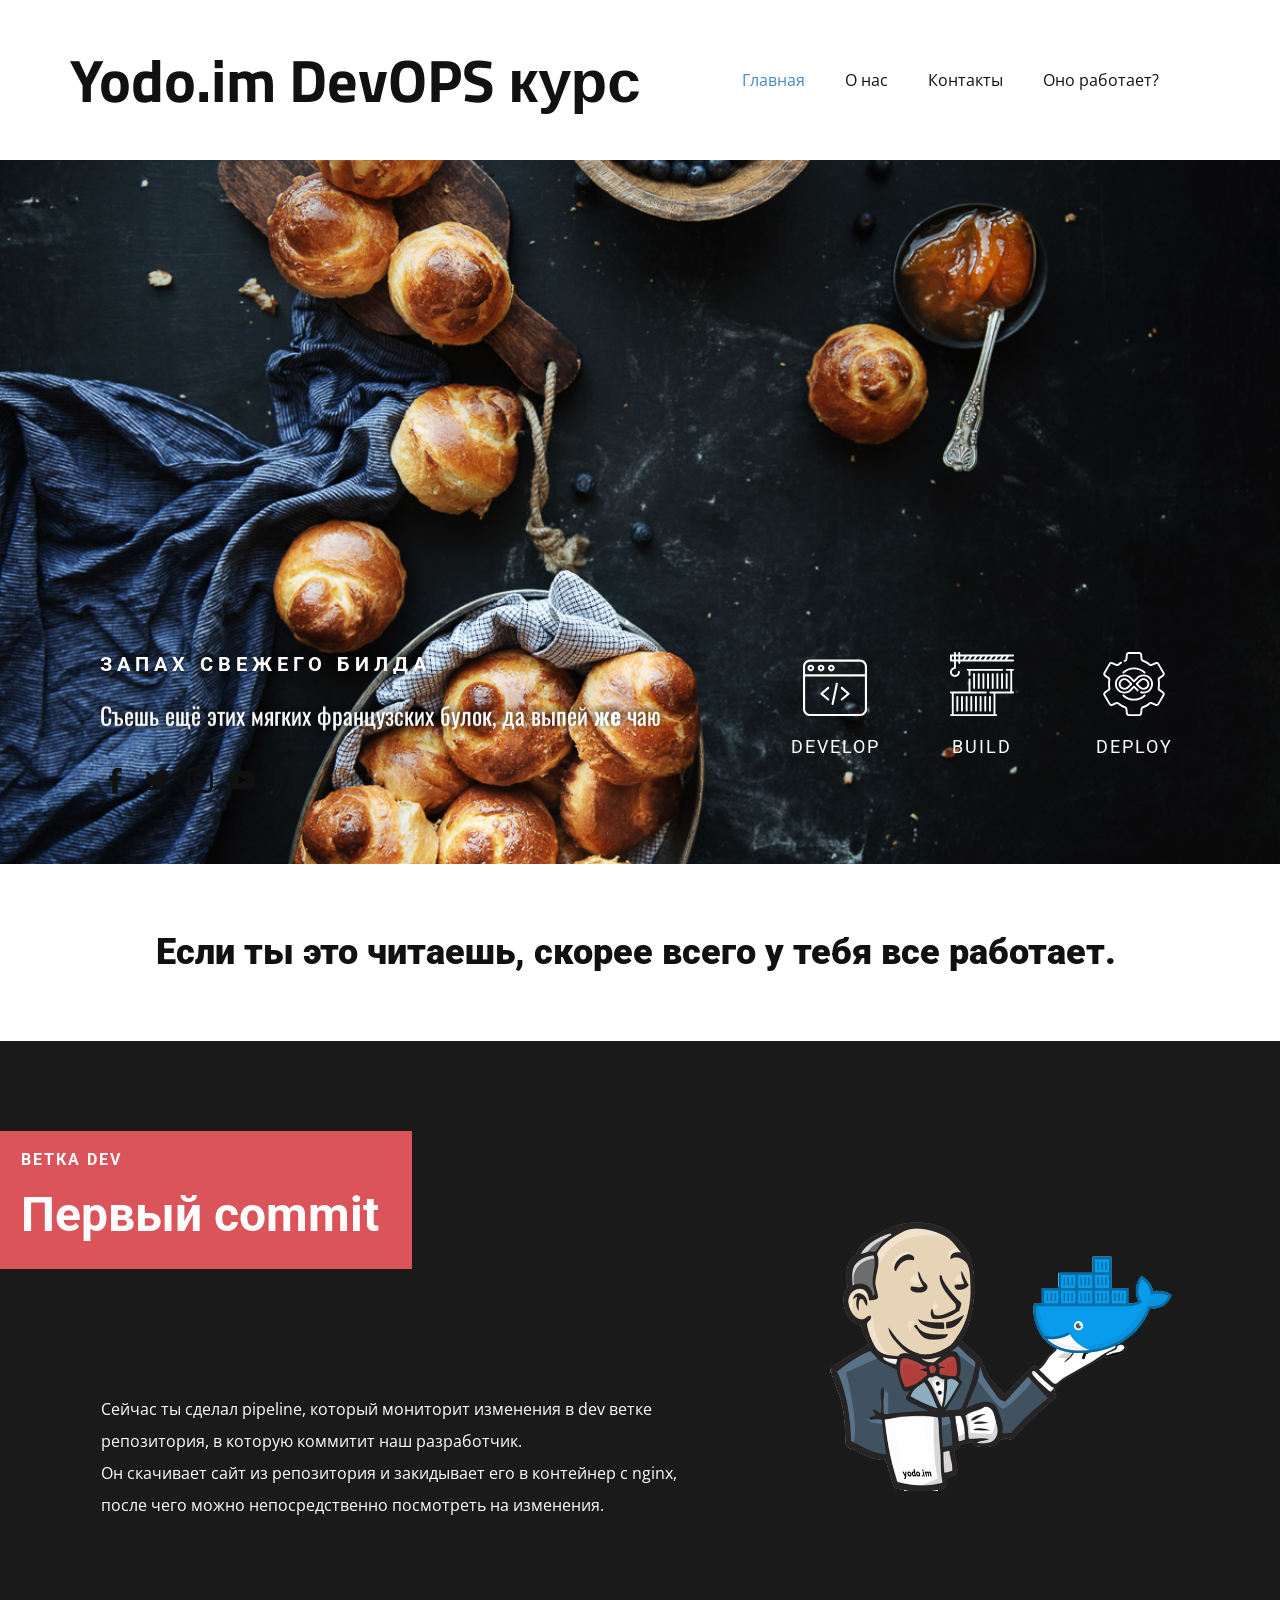
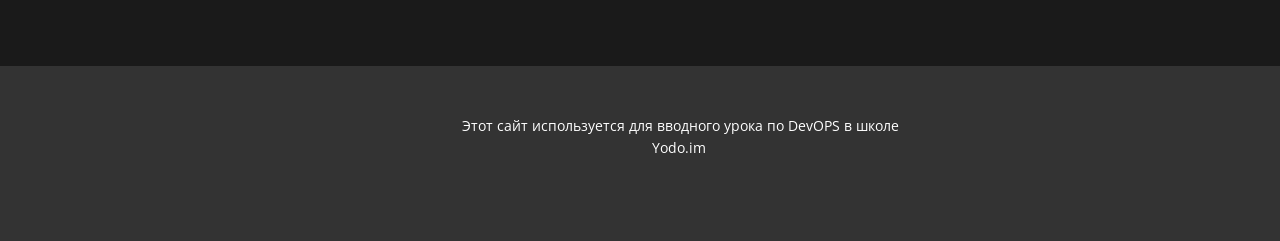
==== commit fd8186f2: "Second Commit" ====
--- a/landing/Главная.html
+++ b/landing/Главная.html
@@ -44,6 +44,7 @@
             <ul class="u-nav u-unstyled u-nav-1"><li class="u-nav-item"><a class="u-button-style u-nav-link u-text-active-palette-1-base u-text-hover-palette-2-base" href="Главная.html" style="padding: 10px 20px;">Главная</a>
 </li><li class="u-nav-item"><a class="u-button-style u-nav-link u-text-active-palette-1-base u-text-hover-palette-2-base" href="https://yodo.im/" style="padding: 10px 20px;">О нас</a>
 </li><li class="u-nav-item"><a class="u-button-style u-nav-link u-text-active-palette-1-base u-text-hover-palette-2-base" href="Контакты.html" style="padding: 10px 20px;">Контакты</a>
+</li><li class="u-nav-item"><a class="u-button-style u-nav-link u-text-active-palette-1-base u-text-hover-palette-2-base" href="Страница-1.html" style="padding: 10px 20px;">Оно работает?</a>
 </li></ul>
           </div>
           <div class="u-custom-menu u-nav-container-collapse">
@@ -53,6 +54,7 @@
                 <ul class="u-align-center u-nav u-popupmenu-items u-unstyled u-nav-2"><li class="u-nav-item"><a class="u-button-style u-nav-link" href="Главная.html" style="padding: 10px 20px;">Главная</a>
 </li><li class="u-nav-item"><a class="u-button-style u-nav-link" href="https://yodo.im/" style="padding: 10px 20px;">О нас</a>
 </li><li class="u-nav-item"><a class="u-button-style u-nav-link" href="Контакты.html" style="padding: 10px 20px;">Контакты</a>
+</li><li class="u-nav-item"><a class="u-button-style u-nav-link" href="Страница-1.html" style="padding: 10px 20px;">Оно работает?</a>
 </li></ul>
               </div>
             </div>
@@ -143,6 +145,8 @@
     <footer class="u-align-center u-clearfix u-footer u-grey-80 u-footer" id="sec-2bc4"><div class="u-clearfix u-sheet u-sheet-1">
         <p class="u-small-text u-text u-text-variant u-text-1">Этот сайт используется для вводного урока по DevOPS в школе Yodo.im&nbsp;</p>
       </div></footer>
-   
+    <section class="u-backlink u-clearfix u-grey-80">
+    
+    </section>
   </body>
 </html>
--- a/landing/nicepage.css
+++ b/landing/nicepage.css
@@ -33671,7 +33671,7 @@
 }
 
 .u-header .u-menu-1 {
-  margin: 62px 0 0 auto;
+  margin: 62px 31px 0 auto;
 }
 
 .u-header .u-nav-1 {
@@ -33684,9 +33684,9 @@
 }
 
 .u-header .u-text-1 {
-  font-size: 4.5rem;
+  font-size: 3.75rem;
   font-weight: 700;
-  margin: -75px 318px 22px 0;
+  margin: -66px 318px 32px 0;
 }
 @media (max-width: 1199px) {
   .u-header .u-menu-1 {
@@ -33694,7 +33694,6 @@
   }
 
   .u-header .u-text-1 {
-    margin-top: -75px;
     margin-right: 118px;
   }
 }
--- a/landing/Главная.css
+++ b/landing/Главная.css
@@ -303,7 +303,6 @@
 .u-section-3 .u-group-1 {
   min-height: 138px;
   width: 422px;
-  height: auto;
   margin: 60px auto 0 -110px;
 }
 
@@ -361,7 +360,6 @@
   .u-section-3 .u-group-1 {
     width: calc(((100% - 940px) / 2) + 441px);
     min-height: 317px;
-    height: auto;
   }
 
   .u-section-3 .u-container-layout-2 {
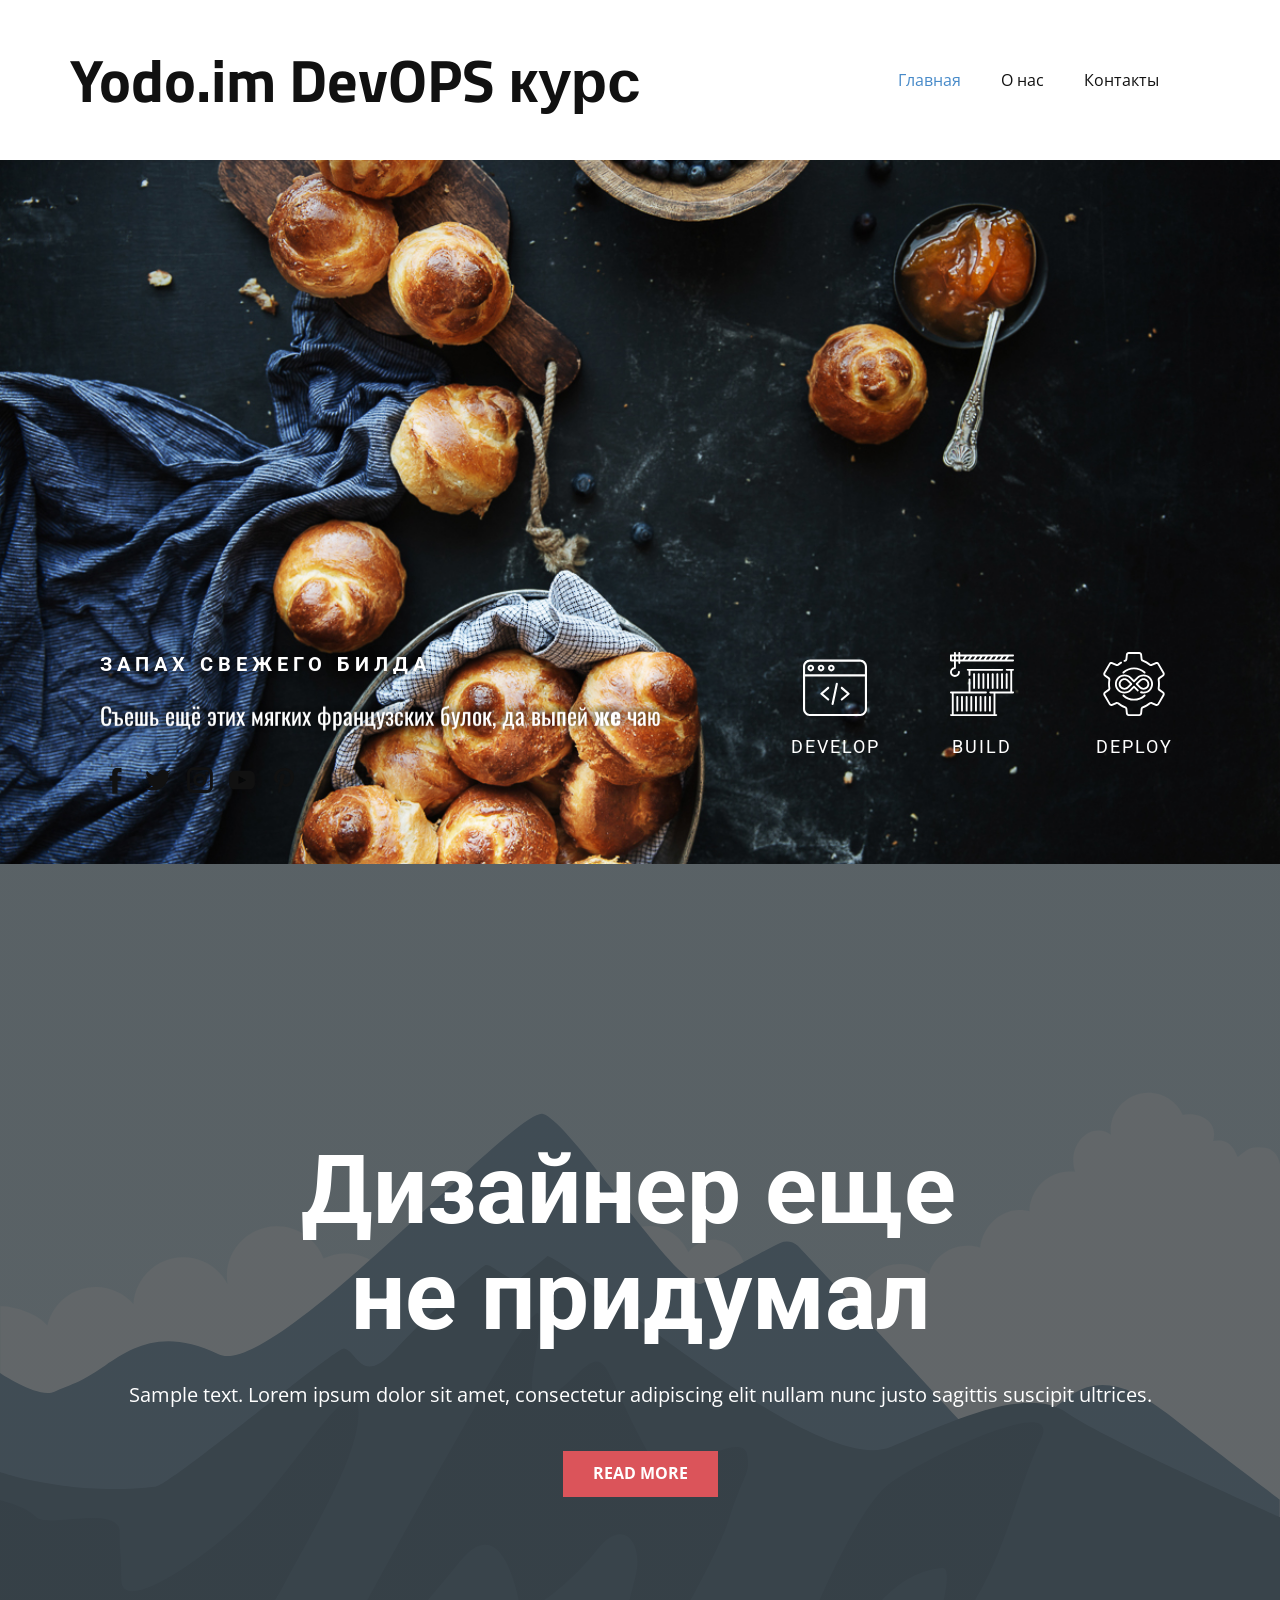
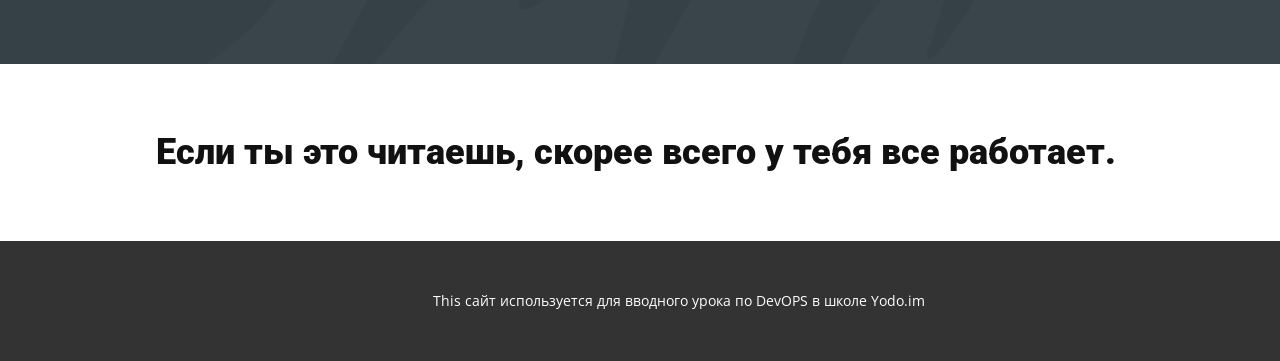
==== commit 25ab1a08: "Add few changes at html and css" ====
--- a/landing/Главная.html
+++ b/landing/Главная.html
@@ -6,7 +6,7 @@
     <meta name="keywords" content="INTUITIVE">
     <meta name="description" content="">
     <meta name="page_type" content="np-template-header-footer-from-plugin">
-    <title>Главная</title>
+    <title>Main page</title>
     <link rel="stylesheet" href="nicepage.css" media="screen">
 <link rel="stylesheet" href="Главная.css" media="screen">
     <script class="u-script" type="text/javascript" src="jquery.js" defer=""></script>
@@ -44,7 +44,6 @@
             <ul class="u-nav u-unstyled u-nav-1"><li class="u-nav-item"><a class="u-button-style u-nav-link u-text-active-palette-1-base u-text-hover-palette-2-base" href="Главная.html" style="padding: 10px 20px;">Главная</a>
 </li><li class="u-nav-item"><a class="u-button-style u-nav-link u-text-active-palette-1-base u-text-hover-palette-2-base" href="https://yodo.im/" style="padding: 10px 20px;">О нас</a>
 </li><li class="u-nav-item"><a class="u-button-style u-nav-link u-text-active-palette-1-base u-text-hover-palette-2-base" href="Контакты.html" style="padding: 10px 20px;">Контакты</a>
-</li><li class="u-nav-item"><a class="u-button-style u-nav-link u-text-active-palette-1-base u-text-hover-palette-2-base" href="Страница-1.html" style="padding: 10px 20px;">Оно работает?</a>
 </li></ul>
           </div>
           <div class="u-custom-menu u-nav-container-collapse">
@@ -54,7 +53,6 @@
                 <ul class="u-align-center u-nav u-popupmenu-items u-unstyled u-nav-2"><li class="u-nav-item"><a class="u-button-style u-nav-link" href="Главная.html" style="padding: 10px 20px;">Главная</a>
 </li><li class="u-nav-item"><a class="u-button-style u-nav-link" href="https://yodo.im/" style="padding: 10px 20px;">О нас</a>
 </li><li class="u-nav-item"><a class="u-button-style u-nav-link" href="Контакты.html" style="padding: 10px 20px;">Контакты</a>
-</li><li class="u-nav-item"><a class="u-button-style u-nav-link" href="Страница-1.html" style="padding: 10px 20px;">Оно работает?</a>
 </li></ul>
               </div>
             </div>
@@ -108,45 +106,24 @@
         </div>
       </div>
     </section>
-    <section class="u-align-center u-clearfix u-section-2" id="sec-fdfd">
+    <section class="u-align-center u-clearfix u-image u-shading u-section-2" src="" data-image-width="256" data-image-height="256" id="sec-2742">
+      <div class="u-clearfix u-sheet u-sheet-1">
+        <h1 class="u-text u-title u-text-1">Дизайнер еще&nbsp;<br>не придумал
+        </h1>
+        <p class="u-large-text u-text u-text-variant u-text-2">Sample text. Lorem ipsum dolor sit amet, consectetur adipiscing elit nullam nunc justo sagittis suscipit ultrices.</p>
+        <a href="#" class="u-btn u-button-style u-palette-2-base u-btn-1">Read More</a>
+      </div>
+    </section>
+    <section class="u-align-center u-clearfix u-section-3" id="sec-fdfd">
       <div class="u-clearfix u-sheet u-valign-middle u-sheet-1">
         <h1 class="u-text u-text-1">Если ты это читаешь, скорее всего у тебя все работает.&nbsp; </h1>
-      </div>
-    </section>
-    <section class="u-clearfix u-grey-90 u-section-3" id="carousel_8655">
-      <div class="u-clearfix u-layout-wrap u-layout-wrap-1">
-        <div class="u-layout">
-          <div class="u-layout-row">
-            <div class="u-container-style u-layout-cell u-shape-rectangle u-size-36 u-layout-cell-1">
-              <div class="u-container-layout u-container-layout-1">
-                <div class="u-container-style u-group u-palette-2-base u-group-1">
-                  <div class="u-container-layout u-container-layout-2">
-                    <h6 class="u-text u-text-body-alt-color u-text-1">Ветка dev<br>
-                    </h6>
-                    <h2 class="u-text u-text-body-alt-color u-text-2">Первый commit</h2>
-                  </div>
-                </div>
-                <p class="u-text u-text-3">Сейчас ты сделал pipeline, который мониторит изменения в dev ветке репозитория, в которую коммитит наш разработчик.&nbsp;<br>Он скачивает сайт из репозитория и закидывает его в контейнер с nginx, после чего можно непосредственно посмотреть на изменения.&nbsp;
-                </p>
-              </div>
-            </div>
-            <div class="u-align-left u-container-style u-effect-hover-zoom u-image-contain u-layout-cell u-size-24 u-layout-cell-2" data-image-width="828" data-image-height="649">
-              <div class="u-background-effect u-expanded">
-                <div class="u-background-effect-image u-expanded u-image u-image-contain u-image-1" data-image-width="828" data-image-height="649"></div>
-              </div>
-              <div class="u-container-layout u-container-layout-3"></div>
-            </div>
-          </div>
-        </div>
       </div>
     </section>
     
     
     <footer class="u-align-center u-clearfix u-footer u-grey-80 u-footer" id="sec-2bc4"><div class="u-clearfix u-sheet u-sheet-1">
-        <p class="u-small-text u-text u-text-variant u-text-1">Этот сайт используется для вводного урока по DevOPS в школе Yodo.im&nbsp;</p>
+        <p class="u-small-text u-text u-text-variant u-text-1">This сайт используется для вводного урока по DevOPS в школе Yodo.im&nbsp;</p>
       </div></footer>
-    <section class="u-backlink u-clearfix u-grey-80">
     
-    </section>
   </body>
-</html>+</html>
--- a/landing/Главная.css
+++ b/landing/Главная.css
@@ -46,11 +46,11 @@
 }
 
 .u-section-1 .u-icon-1 {
-  height: 100%;
+  height: 98%;
 }
 
 .u-section-1 .u-icon-2 {
-  height: 100%;
+  height: 98%;
 }
 
 .u-section-1 .u-icon-3 {
@@ -267,218 +267,86 @@
   .u-section-1 .u-layout-cell-4 {
     min-height: 100px;
   }
-}.u-section-2 .u-sheet-1 {
+}.u-section-2 {
+  background-image: linear-gradient(0deg, rgba(0,0,0,0.55), rgba(0,0,0,0.55)), url("[data-uri]");
+  background-position: 50% 50%;
+}
+
+.u-section-2 .u-sheet-1 {
+  min-height: 800px;
+}
+
+.u-section-2 .u-text-1 {
+  font-size: 6rem;
+  font-weight: 700;
+  width: 898px;
+  margin: 274px auto 0;
+}
+
+.u-section-2 .u-text-2 {
+  margin: 30px 56px 0;
+}
+
+.u-section-2 .u-btn-1 {
+  background-image: none;
+  text-transform: uppercase;
+  font-weight: 700;
+  margin: 40px auto 60px;
+}
+
+@media (max-width: 1199px) {
+  .u-section-2 .u-sheet-1 {
+    min-height: 660px;
+  }
+
+  .u-section-2 .u-text-2 {
+    margin-left: 0;
+    margin-right: 0;
+  }
+}
+
+@media (max-width: 991px) {
+  .u-section-2 .u-sheet-1 {
+    min-height: 506px;
+  }
+
+  .u-section-2 .u-text-1 {
+    width: 720px;
+  }
+}
+
+@media (max-width: 767px) {
+  .u-section-2 .u-sheet-1 {
+    min-height: 380px;
+  }
+
+  .u-section-2 .u-text-1 {
+    width: 540px;
+  }
+}
+
+@media (max-width: 575px) {
+  .u-section-2 .u-sheet-1 {
+    min-height: 239px;
+  }
+
+  .u-section-2 .u-text-1 {
+    font-size: 3.75rem;
+    width: 340px;
+  }
+}.u-section-3 .u-sheet-1 {
   min-height: 177px;
 }
 
-.u-section-2 .u-text-1 {
+.u-section-3 .u-text-1 {
   font-weight: 900;
   font-size: 2.25rem;
   margin: 60px 20px;
 }
 
 @media (max-width: 1199px) {
-  .u-section-2 .u-text-1 {
+  .u-section-3 .u-text-1 {
     margin-left: 0;
     margin-right: 0;
   }
-}.u-section-3 {
-  background-image: none;
-  min-height: 625px;
-}
-
-.u-section-3 .u-layout-wrap-1 {
-  width: 1140px;
-  margin: 0 auto;
-}
-
-.u-section-3 .u-layout-cell-1 {
-  min-height: 625px;
-}
-
-.u-section-3 .u-container-layout-1 {
-  padding: 30px;
-}
-
-.u-section-3 .u-group-1 {
-  min-height: 138px;
-  width: 422px;
-  margin: 60px auto 0 -110px;
-}
-
-.u-section-3 .u-container-layout-2 {
-  padding-left: 30px;
-  padding-right: 30px;
-}
-
-.u-section-3 .u-text-1 {
-  letter-spacing: 2px;
-  text-transform: uppercase;
-  font-size: 1rem;
-  font-weight: 700;
-  margin: 19px 1px 0;
-}
-
-.u-section-3 .u-text-2 {
-  font-weight: 700;
-  font-size: 3rem;
-  margin: 20px 1px 0;
-}
-
-.u-section-3 .u-text-3 {
-  line-height: 2;
-  margin: 124px 1px 0;
-}
-
-.u-section-3 .u-layout-cell-2 {
-  min-height: 625px;
-}
-
-.u-section-3 .u-image-1 {
-  background-image: url("images/jenkins.png");
-  transition-duration: 1s;
-}
-
-.u-section-3 .u-container-layout-3 {
-  padding: 30px;
-}
-
-@media (max-width: 1199px) {
-  .u-section-3 {
-    min-height: 617px;
-  }
-
-  .u-section-3 .u-layout-wrap-1 {
-    width: 940px;
-    margin-left: calc(((100% - 1140px) / 2) + 100px);
-  }
-
-  .u-section-3 .u-layout-cell-1 {
-    min-height: 515px;
-  }
-
-  .u-section-3 .u-group-1 {
-    width: calc(((100% - 940px) / 2) + 441px);
-    min-height: 317px;
-  }
-
-  .u-section-3 .u-container-layout-2 {
-    padding-top: 30px;
-    padding-bottom: 0;
-  }
-
-  .u-section-3 .u-text-3 {
-    margin-left: 0;
-    margin-right: 0;
-  }
-
-  .u-section-3 .u-layout-cell-2 {
-    background-position: 50% 50%;
-    min-height: 515px;
-  }
-}
-
-@media (max-width: 991px) {
-  .u-section-3 {
-    min-height: 681px;
-  }
-
-  .u-section-3 .u-layout-wrap-1 {
-    width: 720px;
-    margin-left: calc(((100% - 1140px) / 2) + 210px);
-  }
-
-  .u-section-3 .u-layout-cell-1 {
-    min-height: 100px;
-  }
-
-  .u-section-3 .u-group-1 {
-    width: calc(((100% - 720px) / 2) + 402px);
-    margin-top: -1px;
-  }
-
-  .u-section-3 .u-text-3 {
-    margin-top: 17px;
-  }
-
-  .u-section-3 .u-layout-cell-2 {
-    min-height: 394px;
-  }
-}
-
-@media (max-width: 767px) {
-  .u-section-3 {
-    min-height: 1461px;
-  }
-
-  .u-section-3 .u-layout-wrap-1 {
-    width: 540px;
-    margin-left: auto;
-  }
-
-  .u-section-3 .u-container-layout-1 {
-    padding-left: 10px;
-    padding-right: 10px;
-  }
-
-  .u-section-3 .u-group-1 {
-    width: calc(((100% - 540px) / 2) + 530px);
-    margin-top: -835px;
-  }
-
-  .u-section-3 .u-container-layout-2 {
-    padding-left: 10px;
-    padding-right: 10px;
-  }
-
-  .u-section-3 .u-text-3 {
-    margin-top: 851px;
-  }
-
-  .u-section-3 .u-layout-cell-2 {
-    min-height: 739px;
-  }
-
-  .u-section-3 .u-container-layout-3 {
-    padding-left: 10px;
-    padding-right: 10px;
-  }
-}
-
-@media (max-width: 575px) {
-  .u-section-3 {
-    min-height: 1216px;
-  }
-
-  .u-section-3 .u-layout-wrap-1 {
-    width: 340px;
-  }
-
-  .u-section-3 .u-layout-cell-1 {
-    min-height: 710px;
-  }
-
-  .u-section-3 .u-group-1 {
-    width: calc(((100% - 340px) / 2) + 330px);
-    min-height: 184px;
-    margin-top: -538px;
-  }
-
-  .u-section-3 .u-text-1 {
-    margin-top: 30px;
-  }
-
-  .u-section-3 .u-text-2 {
-    font-size: 3.75rem;
-    width: auto;
-    margin-top: 30px;
-  }
-
-  .u-section-3 .u-text-3 {
-    margin-top: 570px;
-  }
-
-  .u-section-3 .u-layout-cell-2 {
-    min-height: 506px;
-  }
-}+}
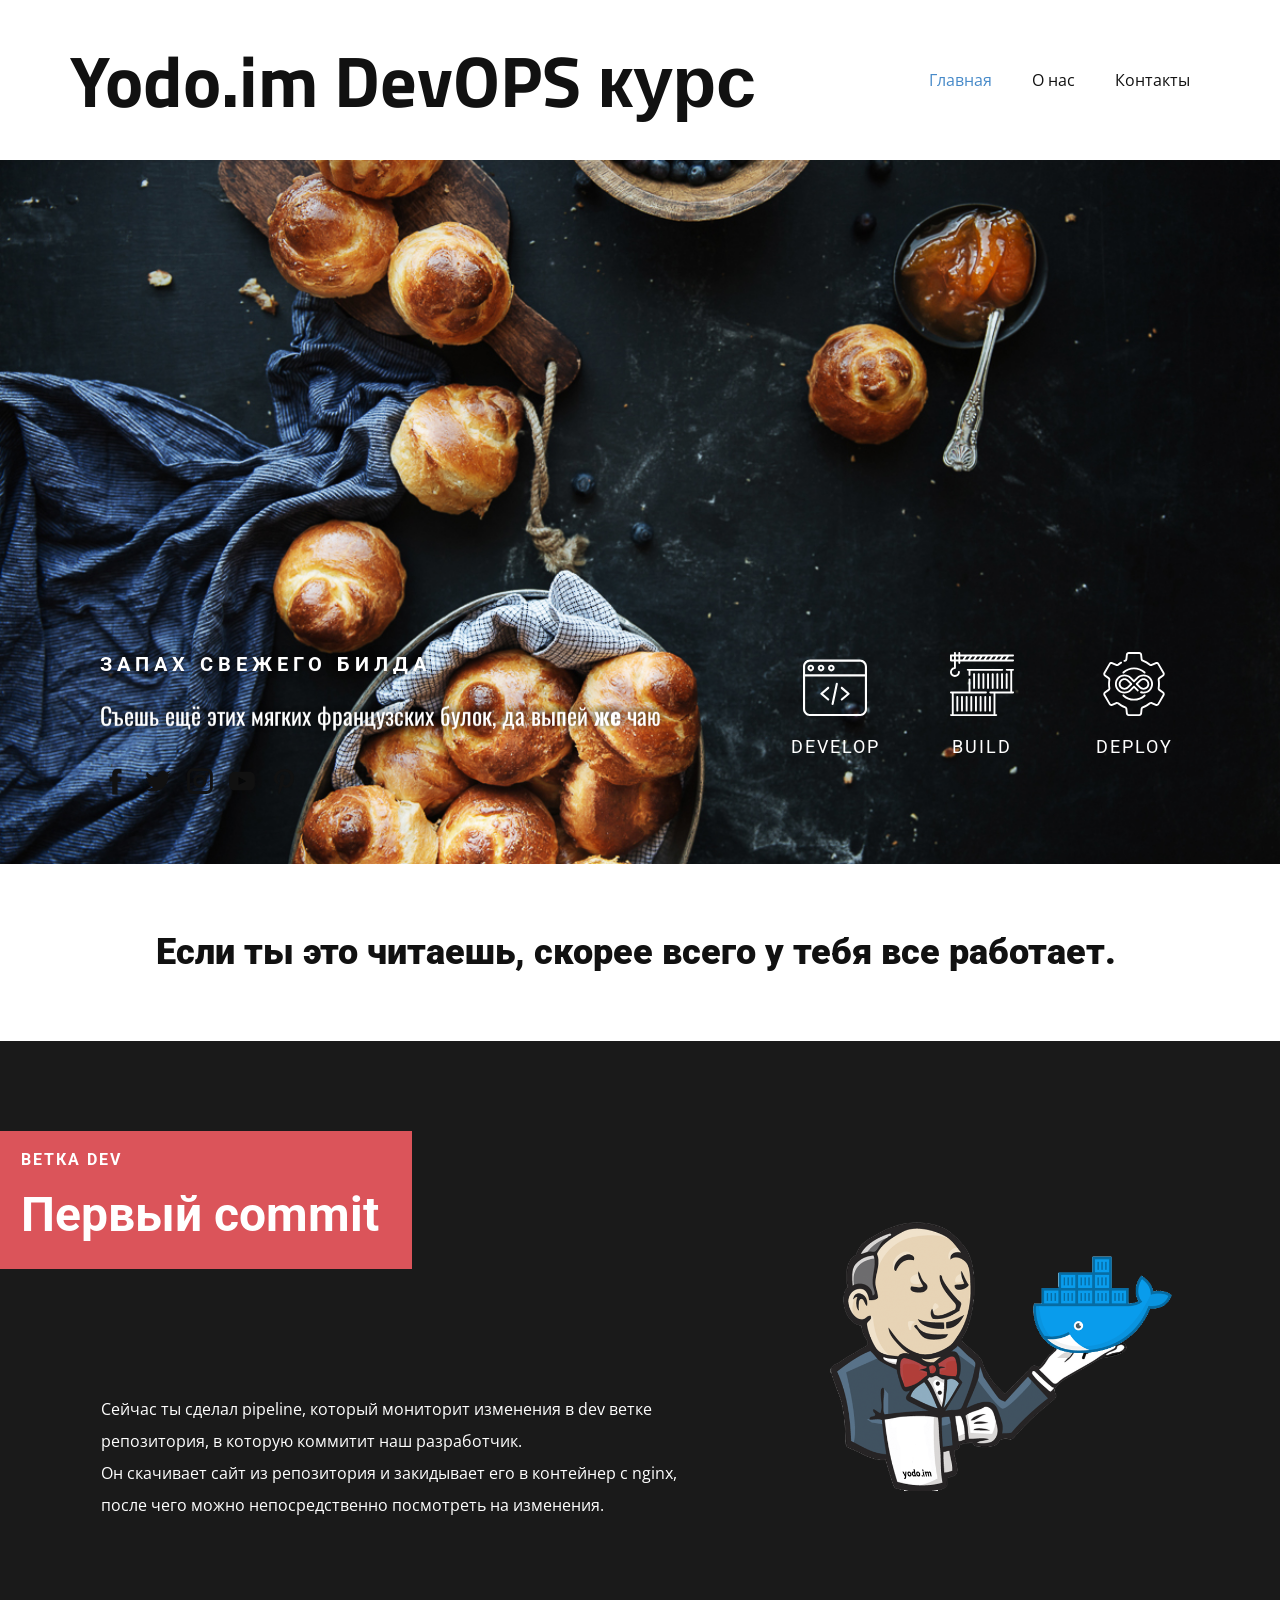
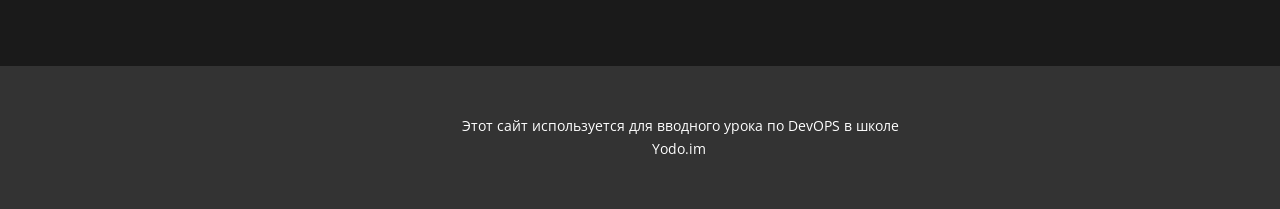
==== commit 228c6249: "First Commit" ====
--- a/landing/Главная.html
+++ b/landing/Главная.html
@@ -6,7 +6,7 @@
     <meta name="keywords" content="INTUITIVE">
     <meta name="description" content="">
     <meta name="page_type" content="np-template-header-footer-from-plugin">
-    <title>Main page</title>
+    <title>Главная</title>
     <link rel="stylesheet" href="nicepage.css" media="screen">
 <link rel="stylesheet" href="Главная.css" media="screen">
     <script class="u-script" type="text/javascript" src="jquery.js" defer=""></script>
@@ -106,24 +106,43 @@
         </div>
       </div>
     </section>
-    <section class="u-align-center u-clearfix u-image u-shading u-section-2" src="" data-image-width="256" data-image-height="256" id="sec-2742">
-      <div class="u-clearfix u-sheet u-sheet-1">
-        <h1 class="u-text u-title u-text-1">Дизайнер еще&nbsp;<br>не придумал
-        </h1>
-        <p class="u-large-text u-text u-text-variant u-text-2">Sample text. Lorem ipsum dolor sit amet, consectetur adipiscing elit nullam nunc justo sagittis suscipit ultrices.</p>
-        <a href="#" class="u-btn u-button-style u-palette-2-base u-btn-1">Read More</a>
+    <section class="u-align-center u-clearfix u-section-2" id="sec-fdfd">
+      <div class="u-clearfix u-sheet u-valign-middle u-sheet-1">
+        <h1 class="u-text u-text-1">Если ты это читаешь, скорее всего у тебя все работает.&nbsp; </h1>
       </div>
     </section>
-    <section class="u-align-center u-clearfix u-section-3" id="sec-fdfd">
-      <div class="u-clearfix u-sheet u-valign-middle u-sheet-1">
-        <h1 class="u-text u-text-1">Если ты это читаешь, скорее всего у тебя все работает.&nbsp; </h1>
+    <section class="u-clearfix u-grey-90 u-section-3" id="carousel_8655">
+      <div class="u-clearfix u-layout-wrap u-layout-wrap-1">
+        <div class="u-layout">
+          <div class="u-layout-row">
+            <div class="u-container-style u-layout-cell u-shape-rectangle u-size-36 u-layout-cell-1">
+              <div class="u-container-layout u-container-layout-1">
+                <div class="u-container-style u-group u-palette-2-base u-group-1">
+                  <div class="u-container-layout u-container-layout-2">
+                    <h6 class="u-text u-text-body-alt-color u-text-1">Ветка dev<br>
+                    </h6>
+                    <h2 class="u-text u-text-body-alt-color u-text-2">Первый commit</h2>
+                  </div>
+                </div>
+                <p class="u-text u-text-3">Сейчас ты сделал pipeline, который мониторит изменения в dev ветке репозитория, в которую коммитит наш разработчик.&nbsp;<br>Он скачивает сайт из репозитория и закидывает его в контейнер с nginx, после чего можно непосредственно посмотреть на изменения.&nbsp;
+                </p>
+              </div>
+            </div>
+            <div class="u-align-left u-container-style u-effect-hover-zoom u-image-contain u-layout-cell u-size-24 u-layout-cell-2" data-image-width="828" data-image-height="649">
+              <div class="u-background-effect u-expanded">
+                <div class="u-background-effect-image u-expanded u-image u-image-contain u-image-1" data-image-width="828" data-image-height="649"></div>
+              </div>
+              <div class="u-container-layout u-container-layout-3"></div>
+            </div>
+          </div>
+        </div>
       </div>
     </section>
     
     
     <footer class="u-align-center u-clearfix u-footer u-grey-80 u-footer" id="sec-2bc4"><div class="u-clearfix u-sheet u-sheet-1">
-        <p class="u-small-text u-text u-text-variant u-text-1">This сайт используется для вводного урока по DevOPS в школе Yodo.im&nbsp;</p>
+        <p class="u-small-text u-text u-text-variant u-text-1">Этот сайт используется для вводного урока по DevOPS в школе Yodo.im&nbsp;</p>
       </div></footer>
-    
+   
   </body>
-</html>
+</html>
--- a/landing/nicepage.css
+++ b/landing/nicepage.css
@@ -33671,7 +33671,7 @@
 }
 
 .u-header .u-menu-1 {
-  margin: 62px 31px 0 auto;
+  margin: 62px 0 0 auto;
 }
 
 .u-header .u-nav-1 {
@@ -33684,9 +33684,9 @@
 }
 
 .u-header .u-text-1 {
-  font-size: 3.75rem;
+  font-size: 4.5rem;
   font-weight: 700;
-  margin: -66px 318px 32px 0;
+  margin: -75px 318px 22px 0;
 }
 @media (max-width: 1199px) {
   .u-header .u-menu-1 {
@@ -33694,6 +33694,7 @@
   }
 
   .u-header .u-text-1 {
+    margin-top: -75px;
     margin-right: 118px;
   }
 }
--- a/landing/Главная.css
+++ b/landing/Главная.css
@@ -46,11 +46,11 @@
 }
 
 .u-section-1 .u-icon-1 {
-  height: 98%;
+  height: 100%;
 }
 
 .u-section-1 .u-icon-2 {
-  height: 98%;
+  height: 100%;
 }
 
 .u-section-1 .u-icon-3 {
@@ -267,86 +267,220 @@
   .u-section-1 .u-layout-cell-4 {
     min-height: 100px;
   }
-}.u-section-2 {
-  background-image: linear-gradient(0deg, rgba(0,0,0,0.55), rgba(0,0,0,0.55)), url("[data-uri]");
-  background-position: 50% 50%;
-}
-
-.u-section-2 .u-sheet-1 {
-  min-height: 800px;
+}.u-section-2 .u-sheet-1 {
+  min-height: 177px;
 }
 
 .u-section-2 .u-text-1 {
-  font-size: 6rem;
-  font-weight: 700;
-  width: 898px;
-  margin: 274px auto 0;
-}
-
-.u-section-2 .u-text-2 {
-  margin: 30px 56px 0;
-}
-
-.u-section-2 .u-btn-1 {
-  background-image: none;
-  text-transform: uppercase;
-  font-weight: 700;
-  margin: 40px auto 60px;
-}
-
-@media (max-width: 1199px) {
-  .u-section-2 .u-sheet-1 {
-    min-height: 660px;
-  }
-
-  .u-section-2 .u-text-2 {
-    margin-left: 0;
-    margin-right: 0;
-  }
-}
-
-@media (max-width: 991px) {
-  .u-section-2 .u-sheet-1 {
-    min-height: 506px;
-  }
-
-  .u-section-2 .u-text-1 {
-    width: 720px;
-  }
-}
-
-@media (max-width: 767px) {
-  .u-section-2 .u-sheet-1 {
-    min-height: 380px;
-  }
-
-  .u-section-2 .u-text-1 {
-    width: 540px;
-  }
-}
-
-@media (max-width: 575px) {
-  .u-section-2 .u-sheet-1 {
-    min-height: 239px;
-  }
-
-  .u-section-2 .u-text-1 {
-    font-size: 3.75rem;
-    width: 340px;
-  }
-}.u-section-3 .u-sheet-1 {
-  min-height: 177px;
-}
-
-.u-section-3 .u-text-1 {
   font-weight: 900;
   font-size: 2.25rem;
   margin: 60px 20px;
 }
 
 @media (max-width: 1199px) {
-  .u-section-3 .u-text-1 {
+  .u-section-2 .u-text-1 {
     margin-left: 0;
     margin-right: 0;
   }
-}
+}.u-section-3 {
+  background-image: none;
+  min-height: 625px;
+}
+
+.u-section-3 .u-layout-wrap-1 {
+  width: 1140px;
+  margin: 0 auto;
+}
+
+.u-section-3 .u-layout-cell-1 {
+  min-height: 625px;
+}
+
+.u-section-3 .u-container-layout-1 {
+  padding: 30px;
+}
+
+.u-section-3 .u-group-1 {
+  min-height: 138px;
+  width: 422px;
+  height: auto;
+  margin: 60px auto 0 -110px;
+}
+
+.u-section-3 .u-container-layout-2 {
+  padding-left: 30px;
+  padding-right: 30px;
+}
+
+.u-section-3 .u-text-1 {
+  letter-spacing: 2px;
+  text-transform: uppercase;
+  font-size: 1rem;
+  font-weight: 700;
+  margin: 19px 1px 0;
+}
+
+.u-section-3 .u-text-2 {
+  font-weight: 700;
+  font-size: 3rem;
+  margin: 20px 1px 0;
+}
+
+.u-section-3 .u-text-3 {
+  line-height: 2;
+  margin: 124px 1px 0;
+}
+
+.u-section-3 .u-layout-cell-2 {
+  min-height: 625px;
+}
+
+.u-section-3 .u-image-1 {
+  background-image: url("images/jenkins.png");
+  transition-duration: 1s;
+}
+
+.u-section-3 .u-container-layout-3 {
+  padding: 30px;
+}
+
+@media (max-width: 1199px) {
+  .u-section-3 {
+    min-height: 617px;
+  }
+
+  .u-section-3 .u-layout-wrap-1 {
+    width: 940px;
+    margin-left: calc(((100% - 1140px) / 2) + 100px);
+  }
+
+  .u-section-3 .u-layout-cell-1 {
+    min-height: 515px;
+  }
+
+  .u-section-3 .u-group-1 {
+    width: calc(((100% - 940px) / 2) + 441px);
+    min-height: 317px;
+    height: auto;
+  }
+
+  .u-section-3 .u-container-layout-2 {
+    padding-top: 30px;
+    padding-bottom: 0;
+  }
+
+  .u-section-3 .u-text-3 {
+    margin-left: 0;
+    margin-right: 0;
+  }
+
+  .u-section-3 .u-layout-cell-2 {
+    background-position: 50% 50%;
+    min-height: 515px;
+  }
+}
+
+@media (max-width: 991px) {
+  .u-section-3 {
+    min-height: 681px;
+  }
+
+  .u-section-3 .u-layout-wrap-1 {
+    width: 720px;
+    margin-left: calc(((100% - 1140px) / 2) + 210px);
+  }
+
+  .u-section-3 .u-layout-cell-1 {
+    min-height: 100px;
+  }
+
+  .u-section-3 .u-group-1 {
+    width: calc(((100% - 720px) / 2) + 402px);
+    margin-top: -1px;
+  }
+
+  .u-section-3 .u-text-3 {
+    margin-top: 17px;
+  }
+
+  .u-section-3 .u-layout-cell-2 {
+    min-height: 394px;
+  }
+}
+
+@media (max-width: 767px) {
+  .u-section-3 {
+    min-height: 1461px;
+  }
+
+  .u-section-3 .u-layout-wrap-1 {
+    width: 540px;
+    margin-left: auto;
+  }
+
+  .u-section-3 .u-container-layout-1 {
+    padding-left: 10px;
+    padding-right: 10px;
+  }
+
+  .u-section-3 .u-group-1 {
+    width: calc(((100% - 540px) / 2) + 530px);
+    margin-top: -835px;
+  }
+
+  .u-section-3 .u-container-layout-2 {
+    padding-left: 10px;
+    padding-right: 10px;
+  }
+
+  .u-section-3 .u-text-3 {
+    margin-top: 851px;
+  }
+
+  .u-section-3 .u-layout-cell-2 {
+    min-height: 739px;
+  }
+
+  .u-section-3 .u-container-layout-3 {
+    padding-left: 10px;
+    padding-right: 10px;
+  }
+}
+
+@media (max-width: 575px) {
+  .u-section-3 {
+    min-height: 1216px;
+  }
+
+  .u-section-3 .u-layout-wrap-1 {
+    width: 340px;
+  }
+
+  .u-section-3 .u-layout-cell-1 {
+    min-height: 710px;
+  }
+
+  .u-section-3 .u-group-1 {
+    width: calc(((100% - 340px) / 2) + 330px);
+    min-height: 184px;
+    margin-top: -538px;
+  }
+
+  .u-section-3 .u-text-1 {
+    margin-top: 30px;
+  }
+
+  .u-section-3 .u-text-2 {
+    font-size: 3.75rem;
+    width: auto;
+    margin-top: 30px;
+  }
+
+  .u-section-3 .u-text-3 {
+    margin-top: 570px;
+  }
+
+  .u-section-3 .u-layout-cell-2 {
+    min-height: 506px;
+  }
+}
